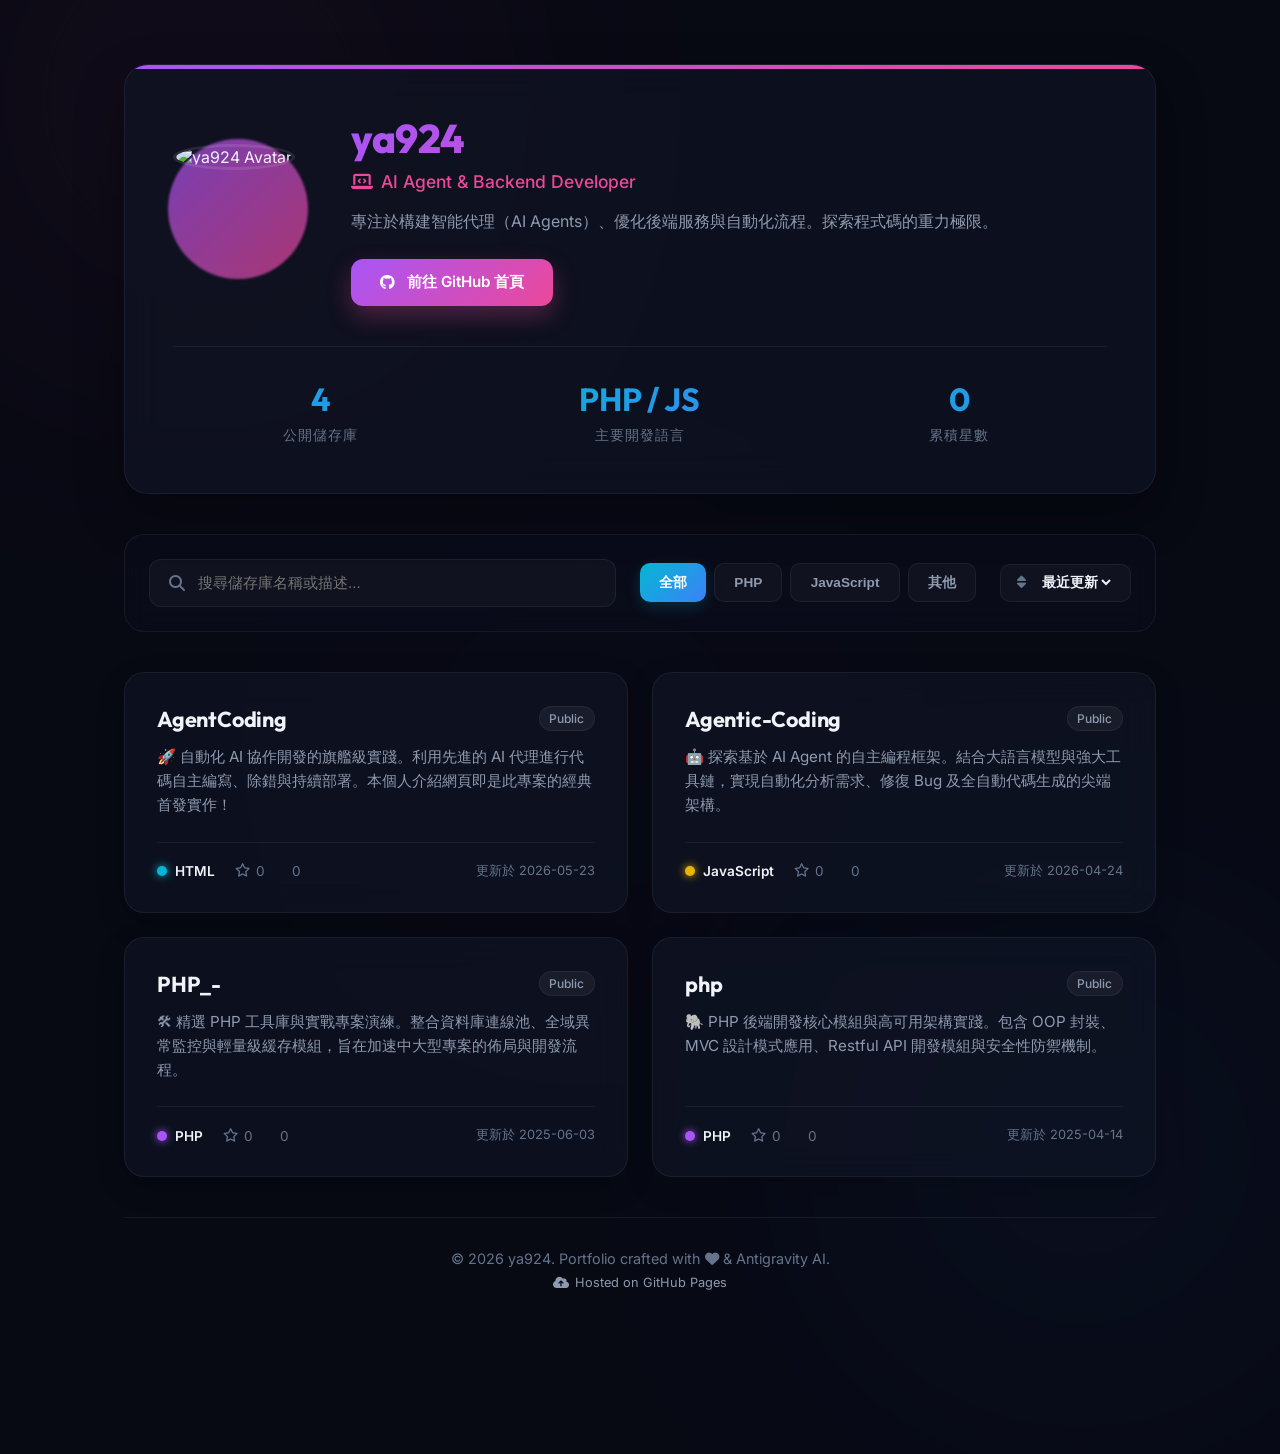
==== index.html @ 6732cd84 "🚀 新增 GitHub 個人展示網頁與前端交互邏輯" ====
<!DOCTYPE html>
<html lang="zh-TW">
<head>
    <meta charset="UTF-8">
    <meta name="viewport" content="width=device-width, initial-scale=1.0">
    <title>ya924 | GitHub Portfolio</title>
    <!-- 引入 Google Fonts -->
    <link rel="preconnect" href="https://fonts.googleapis.com">
    <link rel="preconnect" href="https://fonts.gstatic.com" crossorigin>
    <link href="https://fonts.googleapis.com/css2?family=Inter:wght@300;400;500;600;700&family=Outfit:wght@300;400;500;600;700;800&display=swap" rel="stylesheet">
    <!-- 引入 FontAwesome 圖示 -->
    <link rel="stylesheet" href="https://cdnjs.cloudflare.com/ajax/libs/font-awesome/6.4.0/css/all.min.css">
    <!-- 引入自訂樣式 -->
    <link rel="stylesheet" href="style.css">
</head>
<body>
    <!-- 背景流光特效 -->
    <div class="bg-glow bg-glow-1"></div>
    <div class="bg-glow bg-glow-2"></div>
    <div class="bg-glow bg-glow-3"></div>

    <div class="container">
        <!-- 個人資訊頭部 -->
        <header class="profile-card fade-in">
            <div class="profile-header">
                <div class="avatar-container">
                    <img id="user-avatar" src="https://avatars.githubusercontent.com/u/206577162?v=4" alt="ya924 Avatar">
                    <div class="avatar-ring"></div>
                </div>
                <div class="profile-info">
                    <h1 id="user-name">ya924</h1>
                    <p class="subtitle"><i class="fa-solid fa-laptop-code"></i> AI Agent & Backend Developer</p>
                    <p class="bio">專注於構建智能代理（AI Agents）、優化後端服務與自動化流程。探索程式碼的重力極限。</p>
                    <div class="profile-links">
                        <a href="https://github.com/ya924" target="_blank" class="btn btn-primary">
                            <i class="fa-brands fa-github"></i> 前往 GitHub 首頁
                        </a>
                    </div>
                </div>
            </div>
            
            <!-- 數據統計區塊 -->
            <div class="stats-grid">
                <div class="stat-item">
                    <span class="stat-value" id="stat-repos">4</span>
                    <span class="stat-label">公開儲存庫</span>
                </div>
                <div class="stat-item">
                    <span class="stat-value" id="stat-lang">PHP / JS</span>
                    <span class="stat-label">主要開發語言</span>
                </div>
                <div class="stat-item">
                    <span class="stat-value" id="stat-stars">0</span>
                    <span class="stat-label">累積星數</span>
                </div>
            </div>
        </header>

        <!-- 控制台：搜尋與篩選 -->
        <section class="control-panel fade-in" style="animation-delay: 0.1s;">
            <div class="search-box">
                <i class="fa-solid fa-magnifying-glass search-icon"></i>
                <input type="text" id="search-input" placeholder="搜尋儲存庫名稱或描述...">
            </div>
            
            <div class="filter-group">
                <div class="lang-filters" id="lang-filters">
                    <button class="filter-btn active" data-lang="all">全部</button>
                    <button class="filter-btn" data-lang="PHP">PHP</button>
                    <button class="filter-btn" data-lang="JavaScript">JavaScript</button>
                    <button class="filter-btn" data-lang="other">其他</button>
                </div>
                
                <div class="sort-box">
                    <i class="fa-solid fa-sort"></i>
                    <select id="sort-select">
                        <option value="pushed">最近更新</option>
                        <option value="stars">最多星數</option>
                        <option value="name">字母排序</option>
                    </select>
                </div>
            </div>
        </section>

        <!-- 儲存庫列表 -->
        <main class="repo-grid" id="repo-grid">
            <!-- 由 JS 動態渲染或預載入 -->
            <div class="loading-skeletons">
                <div class="skeleton-card"></div>
                <div class="skeleton-card"></div>
                <div class="skeleton-card"></div>
                <div class="skeleton-card"></div>
            </div>
        </main>

        <!-- 頁尾 -->
        <footer class="footer fade-in" style="animation-delay: 0.3s;">
            <p>© 2026 ya924. Portfolio crafted with <i class="fa-solid fa-heart text-danger"></i> & Antigravity AI.</p>
            <p class="github-pages-tag"><i class="fa-solid fa-cloud-arrow-up"></i> Hosted on GitHub Pages</p>
        </footer>
    </div>

    <!-- 載入核心邏輯 -->
    <script src="app.js"></script>
</body>
</html>
---- style.css ----
/* CSS 變數定義：構建 Premium 色彩與設計系統 */
:root {
    --bg-dark: #070913;
    --card-bg: rgba(17, 22, 39, 0.6);
    --card-hover-bg: rgba(22, 30, 54, 0.8);
    --border-color: rgba(255, 255, 255, 0.06);
    --border-hover-color: rgba(255, 255, 255, 0.15);
    
    --text-primary: #F0F3F8;
    --text-secondary: #8E9AAF;
    --text-muted: #64748B;
    
    /* 霓虹色彩漸層 */
    --grad-primary: linear-gradient(135deg, #A855F7 0%, #EC4899 100%); /* 紫粉 */
    --grad-secondary: linear-gradient(135deg, #06B6D4 0%, #3B82F6 100%); /* 青藍 */
    --grad-accent: linear-gradient(135deg, #F97316 0%, #EAB308 100%); /* 橙黃 */
    --grad-card: linear-gradient(135deg, rgba(255, 255, 255, 0.03) 0%, rgba(255, 255, 255, 0.01) 100%);
    
    /* 語言色彩 */
    --lang-php: #A855F7;
    --lang-js: #EAB308;
    --lang-other: #06B6D4;
    
    --transition-smooth: all 0.4s cubic-bezier(0.16, 1, 0.3, 1);
}

/* 全域重設 */
* {
    margin: 0;
    padding: 0;
    box-sizing: border-box;
}

body {
    background-color: var(--bg-dark);
    color: var(--text-primary);
    font-family: 'Inter', -apple-system, BlinkMacSystemFont, "Segoe UI", Roboto, Helvetica, Arial, sans-serif;
    overflow-x: hidden;
    min-height: 100vh;
    display: flex;
    justify-content: center;
    position: relative;
}

/* 背景動態流光特效 */
.bg-glow {
    position: absolute;
    width: 600px;
    height: 600px;
    border-radius: 50%;
    filter: blur(160px);
    opacity: 0.15;
    z-index: -1;
    pointer-events: none;
    animation: drift 20s infinite alternate ease-in-out;
}

.bg-glow-1 {
    background: radial-gradient(circle, #EC4899 0%, transparent 70%);
    top: -200px;
    left: -100px;
}

.bg-glow-2 {
    background: radial-gradient(circle, #3B82F6 0%, transparent 70%);
    bottom: -100px;
    right: -100px;
    animation-delay: -5s;
}

.bg-glow-3 {
    background: radial-gradient(circle, #8B5CF6 0%, transparent 70%);
    top: 40%;
    left: 30%;
    width: 400px;
    height: 400px;
    opacity: 0.1;
    animation-delay: -10s;
}

@keyframes drift {
    0% { transform: translate(0, 0) scale(1) rotate(0deg); }
    100% { transform: translate(80px, 50px) scale(1.15) rotate(360deg); }
}

/* 主要容器 */
.container {
    width: 100%;
    max-width: 1080px;
    padding: 4rem 1.5rem;
    display: flex;
    flex-direction: column;
    gap: 2.5rem;
    z-index: 1;
}

/* 個人資訊卡片 (毛玻璃 Glassmorphism) */
.profile-card {
    background: var(--card-bg);
    backdrop-filter: blur(20px);
    -webkit-backdrop-filter: blur(20px);
    border: 1px solid var(--border-color);
    border-radius: 24px;
    padding: 3rem;
    display: flex;
    flex-direction: column;
    gap: 2.5rem;
    box-shadow: 0 20px 50px rgba(0, 0, 0, 0.3);
    position: relative;
    overflow: hidden;
}

.profile-card::before {
    content: '';
    position: absolute;
    top: 0;
    left: 0;
    right: 0;
    height: 4px;
    background: var(--grad-primary);
}

.profile-header {
    display: flex;
    align-items: center;
    gap: 3rem;
}

@media (max-width: 768px) {
    .profile-header {
        flex-direction: column;
        text-align: center;
        gap: 2rem;
    }
    
    .container {
        padding: 2rem 1rem;
    }
    
    .profile-card {
        padding: 2rem 1.5rem;
    }
}

/* 頭像與環形呼吸燈 */
.avatar-container {
    position: relative;
    width: 130px;
    height: 130px;
    flex-shrink: 0;
}

#user-avatar {
    width: 100%;
    height: 100%;
    border-radius: 50%;
    object-fit: cover;
    border: 3px solid rgba(255, 255, 255, 0.1);
    z-index: 2;
    position: relative;
    transition: var(--transition-smooth);
}

.avatar-ring {
    position: absolute;
    top: -5px;
    left: -5px;
    right: -5px;
    bottom: -5px;
    border-radius: 50%;
    background: var(--grad-primary);
    z-index: 1;
    animation: spin 8s linear infinite;
    opacity: 0.7;
    filter: blur(1px);
}

.avatar-container:hover #user-avatar {
    transform: scale(1.05) rotate(5deg);
}

@keyframes spin {
    to { transform: rotate(360deg); }
}

/* 個人資訊文字 */
.profile-info h1 {
    font-family: 'Outfit', sans-serif;
    font-size: 2.5rem;
    font-weight: 800;
    margin-bottom: 0.5rem;
    background: var(--grad-primary);
    -webkit-background-clip: text;
    -webkit-text-fill-color: transparent;
    letter-spacing: -0.5px;
}

.profile-info .subtitle {
    font-size: 1.1rem;
    font-weight: 500;
    color: #EC4899;
    margin-bottom: 1rem;
    display: flex;
    align-items: center;
    gap: 0.5rem;
}

.profile-info .bio {
    color: var(--text-secondary);
    line-height: 1.7;
    max-width: 680px;
    font-size: 1rem;
    margin-bottom: 1.5rem;
}

/* 按鈕設計 */
.btn {
    display: inline-flex;
    align-items: center;
    gap: 0.75rem;
    padding: 0.8rem 1.8rem;
    border-radius: 12px;
    font-weight: 600;
    text-decoration: none;
    font-size: 0.95rem;
    cursor: pointer;
    transition: var(--transition-smooth);
}

.btn-primary {
    background: var(--grad-primary);
    color: white;
    border: none;
    box-shadow: 0 10px 25px rgba(236, 72, 153, 0.3);
}

.btn-primary:hover {
    transform: translateY(-3px);
    box-shadow: 0 15px 30px rgba(236, 72, 153, 0.5);
}

/* 數據統計區 */
.stats-grid {
    display: grid;
    grid-template-columns: repeat(3, 1fr);
    border-top: 1px solid var(--border-color);
    padding-top: 2rem;
    gap: 1.5rem;
    text-align: center;
}

.stat-item {
    display: flex;
    flex-direction: column;
    gap: 0.5rem;
}

.stat-value {
    font-family: 'Outfit', sans-serif;
    font-size: 2rem;
    font-weight: 700;
    background: var(--grad-secondary);
    -webkit-background-clip: text;
    -webkit-text-fill-color: transparent;
}

.stat-label {
    font-size: 0.85rem;
    color: var(--text-muted);
    text-transform: uppercase;
    letter-spacing: 1px;
    font-weight: 500;
}

/* 控制台：搜尋與篩選 */
.control-panel {
    background: rgba(13, 17, 33, 0.4);
    border: 1px solid var(--border-color);
    backdrop-filter: blur(12px);
    -webkit-backdrop-filter: blur(12px);
    border-radius: 20px;
    padding: 1.5rem;
    display: flex;
    justify-content: space-between;
    align-items: center;
    gap: 1.5rem;
    flex-wrap: wrap;
}

.search-box {
    position: relative;
    flex-grow: 1;
    min-width: 280px;
}

.search-icon {
    position: absolute;
    left: 1.25rem;
    top: 50%;
    transform: translateY(-50%);
    color: var(--text-muted);
    font-size: 1rem;
    transition: var(--transition-smooth);
}

#search-input {
    width: 100%;
    padding: 0.9rem 1rem 0.9rem 3rem;
    border-radius: 12px;
    background: rgba(255, 255, 255, 0.03);
    border: 1px solid var(--border-color);
    color: var(--text-primary);
    font-size: 0.95rem;
    outline: none;
    transition: var(--transition-smooth);
}

#search-input:focus {
    border-color: rgba(168, 85, 247, 0.5);
    background: rgba(255, 255, 255, 0.05);
    box-shadow: 0 0 15px rgba(168, 85, 247, 0.15);
}

#search-input:focus + .search-icon {
    color: #A855F7;
}

.filter-group {
    display: flex;
    align-items: center;
    gap: 1.5rem;
    flex-wrap: wrap;
}

.lang-filters {
    display: flex;
    gap: 0.5rem;
}

.filter-btn {
    background: rgba(255, 255, 255, 0.03);
    border: 1px solid var(--border-color);
    color: var(--text-secondary);
    padding: 0.6rem 1.2rem;
    border-radius: 10px;
    cursor: pointer;
    font-size: 0.85rem;
    font-weight: 600;
    transition: var(--transition-smooth);
}

.filter-btn:hover, .filter-btn.active {
    background: rgba(255, 255, 255, 0.08);
    border-color: rgba(255, 255, 255, 0.2);
    color: var(--text-primary);
}

.filter-btn.active {
    background: var(--grad-secondary);
    border: none;
    color: white;
    box-shadow: 0 5px 15px rgba(6, 182, 212, 0.2);
}

.sort-box {
    display: flex;
    align-items: center;
    gap: 0.75rem;
    background: rgba(255, 255, 255, 0.03);
    border: 1px solid var(--border-color);
    padding: 0.6rem 1rem;
    border-radius: 10px;
    color: var(--text-secondary);
    font-size: 0.85rem;
}

.sort-box i {
    font-size: 0.9rem;
    color: var(--text-muted);
}

#sort-select {
    background: transparent;
    border: none;
    color: var(--text-primary);
    font-size: 0.85rem;
    font-weight: 600;
    outline: none;
    cursor: pointer;
}

#sort-select option {
    background-color: #0D1121;
    color: var(--text-primary);
}

/* 儲存庫卡片網格 */
.repo-grid {
    display: grid;
    grid-template-columns: repeat(auto-fill, minmax(480px, 1fr));
    gap: 1.5rem;
}

@media (max-width: 1024px) {
    .repo-grid {
        grid-template-columns: 1fr;
    }
}

/* 儲存庫卡片設計 (驚豔的毛玻璃與浮動漸層) */
.repo-card {
    background: var(--card-bg);
    border: 1px solid var(--border-color);
    border-radius: 20px;
    padding: 2rem;
    display: flex;
    flex-direction: column;
    justify-content: space-between;
    gap: 1.5rem;
    position: relative;
    overflow: hidden;
    backdrop-filter: blur(16px);
    -webkit-backdrop-filter: blur(16px);
    transition: var(--transition-smooth);
    box-shadow: 0 10px 30px rgba(0, 0, 0, 0.15);
}

/* 卡片頂部漸層線，預設透明，Hover 顯示 */
.repo-card::before {
    content: '';
    position: absolute;
    top: 0;
    left: 0;
    right: 0;
    height: 3px;
    background: var(--grad-secondary);
    opacity: 0;
    transition: var(--transition-smooth);
}

.repo-card:hover {
    transform: translateY(-6px);
    background: var(--card-hover-bg);
    border-color: rgba(255, 255, 255, 0.12);
    box-shadow: 0 15px 35px rgba(6, 182, 212, 0.15);
}

.repo-card:hover::before {
    opacity: 1;
}

/* 特殊專案客製漸層 */
.repo-card.agent-coding::before {
    background: var(--grad-primary);
}
.repo-card.agent-coding:hover {
    box-shadow: 0 15px 35px rgba(236, 72, 153, 0.15);
}

.repo-card-top {
    display: flex;
    flex-direction: column;
    gap: 0.75rem;
}

.repo-title-wrapper {
    display: flex;
    align-items: center;
    justify-content: space-between;
    gap: 1rem;
}

.repo-title {
    font-family: 'Outfit', sans-serif;
    font-size: 1.35rem;
    font-weight: 700;
    color: var(--text-primary);
    text-decoration: none;
    transition: var(--transition-smooth);
    letter-spacing: -0.2px;
}

.repo-title:hover {
    color: #06B6D4;
}

.repo-card.agent-coding .repo-title:hover {
    color: #EC4899;
}

.repo-badge {
    font-size: 0.75rem;
    padding: 0.25rem 0.6rem;
    border-radius: 20px;
    background: rgba(255, 255, 255, 0.05);
    border: 1px solid var(--border-color);
    color: var(--text-secondary);
    font-weight: 500;
}

.repo-desc {
    font-size: 0.95rem;
    color: var(--text-secondary);
    line-height: 1.6;
}

.repo-meta {
    display: flex;
    align-items: center;
    justify-content: space-between;
    border-top: 1px solid var(--border-color);
    padding-top: 1.25rem;
}

.repo-metrics {
    display: flex;
    align-items: center;
    gap: 1.25rem;
    color: var(--text-muted);
    font-size: 0.85rem;
}

.metric-item {
    display: flex;
    align-items: center;
    gap: 0.4rem;
    transition: var(--transition-smooth);
}

.metric-item:hover {
    color: var(--text-primary);
}

/* 語言圓點 */
.lang-indicator {
    display: flex;
    align-items: center;
    gap: 0.5rem;
    font-weight: 600;
}

.lang-dot {
    width: 10px;
    height: 10px;
    border-radius: 50%;
    box-shadow: 0 0 8px currentColor;
}

.lang-dot.php {
    background-color: var(--lang-php);
    color: var(--lang-php);
}

.lang-dot.js {
    background-color: var(--lang-js);
    color: var(--lang-js);
}

.lang-dot.other {
    background-color: var(--lang-other);
    color: var(--lang-other);
}

.repo-link {
    color: var(--text-secondary);
    font-size: 1.15rem;
    transition: var(--transition-smooth);
}

.repo-link:hover {
    color: var(--text-primary);
    transform: scale(1.1);
}

/* 載入 Skeletons */
.loading-skeletons {
    display: grid;
    grid-template-columns: repeat(2, 1fr);
    gap: 1.5rem;
    width: 100%;
}

.skeleton-card {
    height: 180px;
    background: rgba(255, 255, 255, 0.02);
    border: 1px solid var(--border-color);
    border-radius: 20px;
    position: relative;
    overflow: hidden;
}

.skeleton-card::after {
    content: '';
    position: absolute;
    top: 0;
    left: 0;
    right: 0;
    bottom: 0;
    background: linear-gradient(90deg, transparent, rgba(255, 255, 255, 0.03), transparent);
    transform: translateX(-100%);
    animation: shimmer 1.5s infinite;
}

@keyframes shimmer {
    100% { transform: translateX(100%); }
}

/* 頁尾樣式 */
.footer {
    text-align: center;
    border-top: 1px solid var(--border-color);
    padding-top: 2rem;
    display: flex;
    flex-direction: column;
    gap: 0.5rem;
    color: var(--text-muted);
    font-size: 0.9rem;
}

.github-pages-tag {
    font-size: 0.8rem;
    color: var(--text-secondary);
    display: flex;
    align-items: center;
    justify-content: center;
    gap: 0.4rem;
}

/* 動態載入淡入效果 */
.fade-in {
    opacity: 0;
    transform: translateY(20px);
    animation: fadeInUp 0.8s cubic-bezier(0.16, 1, 0.3, 1) forwards;
}

@keyframes fadeInUp {
    to {
        opacity: 1;
        transform: translateY(0);
    }
}
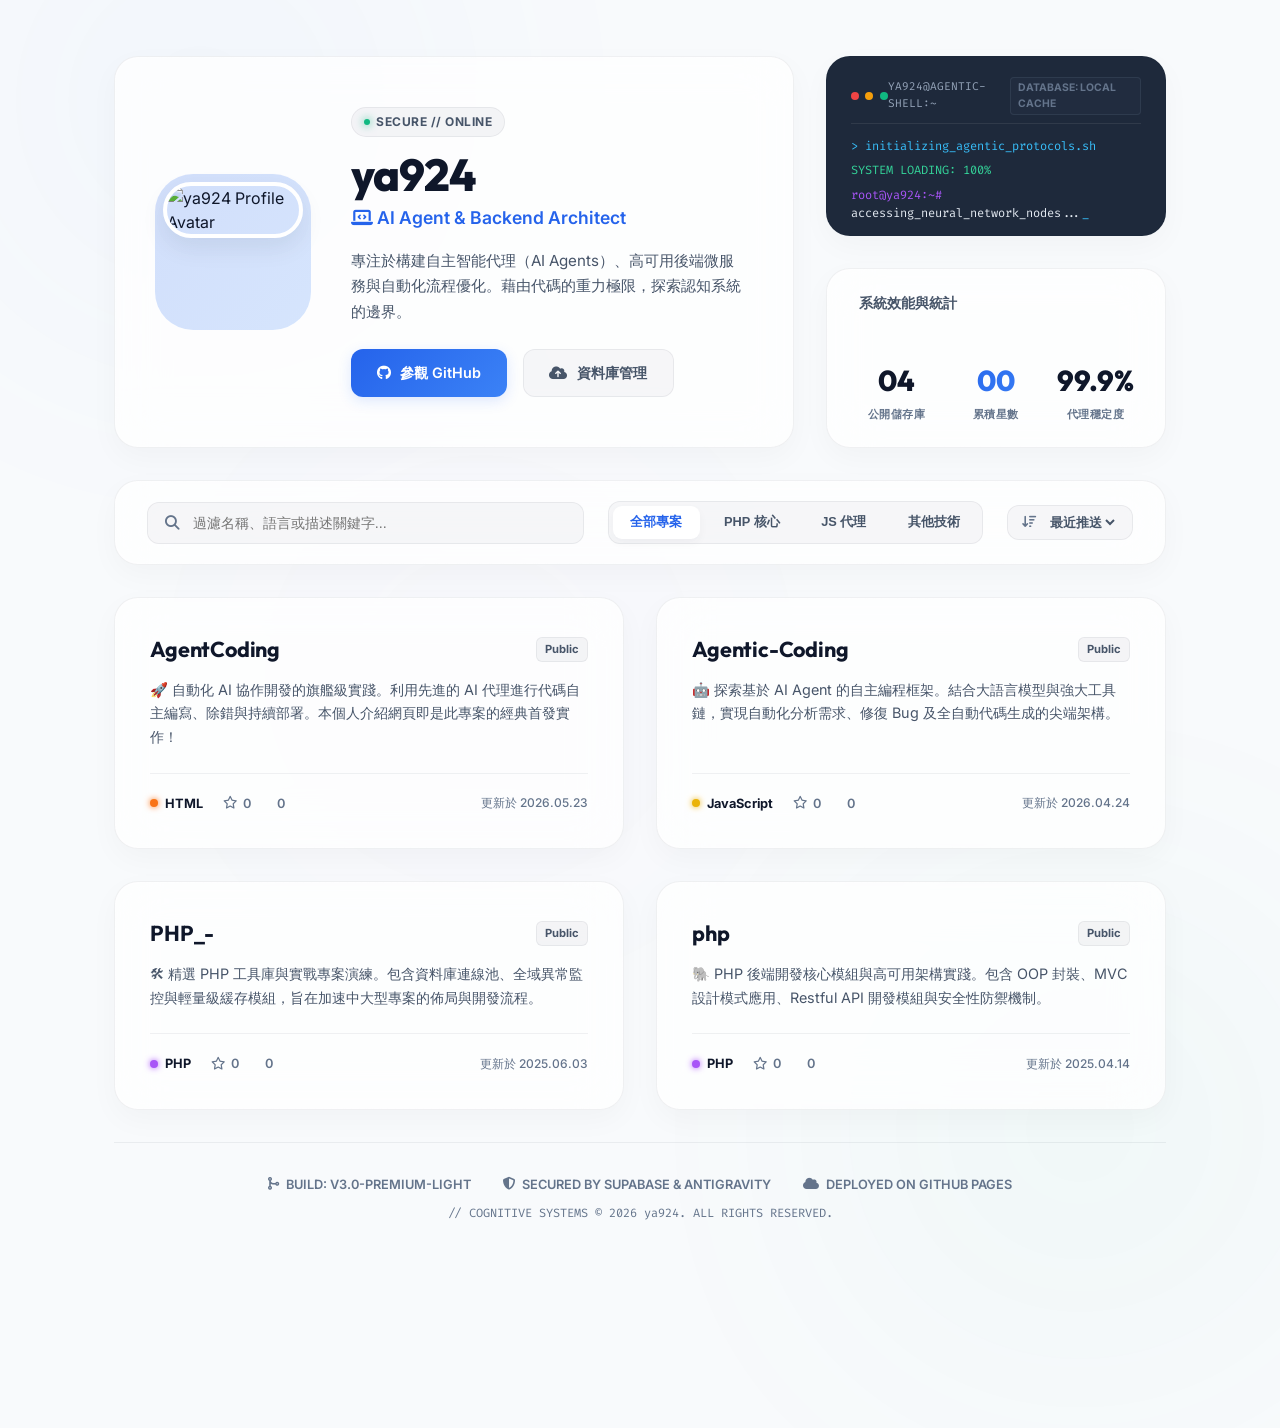
==== commit 5562302a: "feat: 以高質感淺色 Bento Grid + 奢華毛玻璃重構首頁，並完成 Supabase 資料庫整合與優雅降級機制" ====
--- a/index.html
+++ b/index.html
@@ -3,78 +3,115 @@
 <head>
     <meta charset="UTF-8">
     <meta name="viewport" content="width=device-width, initial-scale=1.0">
-    <title>ya924 | GitHub Portfolio</title>
-    <!-- 引入 Google Fonts -->
+    <title>ya924 | GitHub Agentic Portfolio</title>
+    <!-- 引入專業設計字型 -->
     <link rel="preconnect" href="https://fonts.googleapis.com">
     <link rel="preconnect" href="https://fonts.gstatic.com" crossorigin>
-    <link href="https://fonts.googleapis.com/css2?family=Inter:wght@300;400;500;600;700&family=Outfit:wght@300;400;500;600;700;800&display=swap" rel="stylesheet">
-    <!-- 引入 FontAwesome 圖示 -->
+    <link href="https://fonts.googleapis.com/css2?family=Inter:wght@300;400;500;600;700&family=Outfit:wght@300;400;500;600;700;800;900&family=Fira+Code:wght@400;500&display=swap" rel="stylesheet">
+    <!-- 引入 FontAwesome 向量圖示 -->
     <link rel="stylesheet" href="https://cdnjs.cloudflare.com/ajax/libs/font-awesome/6.4.0/css/all.min.css">
-    <!-- 引入自訂樣式 -->
+    <!-- 引入高階 Light Mode 樣式系統 -->
     <link rel="stylesheet" href="style.css">
 </head>
 <body>
-    <!-- 背景流光特效 -->
-    <div class="bg-glow bg-glow-1"></div>
-    <div class="bg-glow bg-glow-2"></div>
-    <div class="bg-glow bg-glow-3"></div>
+    <!-- 奢華淺色流光背景 (Aurora UI) -->
+    <div class="aurora-glow aurora-glow-1"></div>
+    <div class="aurora-glow aurora-glow-2"></div>
+    <div class="aurora-glow aurora-glow-3"></div>
 
-    <div class="container">
-        <!-- 個人資訊頭部 -->
-        <header class="profile-card fade-in">
-            <div class="profile-header">
-                <div class="avatar-container">
-                    <img id="user-avatar" src="https://avatars.githubusercontent.com/u/206577162?v=4" alt="ya924 Avatar">
-                    <div class="avatar-ring"></div>
-                </div>
-                <div class="profile-info">
-                    <h1 id="user-name">ya924</h1>
-                    <p class="subtitle"><i class="fa-solid fa-laptop-code"></i> AI Agent & Backend Developer</p>
-                    <p class="bio">專注於構建智能代理（AI Agents）、優化後端服務與自動化流程。探索程式碼的重力極限。</p>
-                    <div class="profile-links">
-                        <a href="https://github.com/ya924" target="_blank" class="btn btn-primary">
-                            <i class="fa-brands fa-github"></i> 前往 GitHub 首頁
-                        </a>
+    <div class="bento-container">
+        <!-- 頂部 Bento 網格：頭像卡、數據卡、日誌終端 -->
+        <div class="bento-top-layout">
+            
+            <!-- Bento 格 1：個人資訊與品牌 -->
+            <header class="bento-card profile-card fade-in">
+                <div class="profile-header">
+                    <div class="avatar-ring-wrapper">
+                        <img id="user-avatar" src="https://avatars.githubusercontent.com/u/206577162?v=4" alt="ya924 Profile Avatar">
+                        <div class="avatar-pulsing-halo"></div>
+                    </div>
+                    <div class="profile-details">
+                        <div class="badge-role">
+                            <span class="pulse-green-dot"></span> SECURE // ONLINE
+                        </div>
+                        <h1 id="user-name">ya924</h1>
+                        <p class="tagline"><i class="fa-solid fa-laptop-code text-blue"></i> AI Agent & Backend Architect</p>
+                        <p class="bio">專注於構建自主智能代理（AI Agents）、高可用後端微服務與自動化流程優化。藉由代碼的重力極限，探索認知系統的邊界。</p>
+                        <div class="action-buttons">
+                            <a href="https://github.com/ya924" target="_blank" class="btn btn-primary">
+                                <i class="fa-brands fa-github"></i> 參觀 GitHub
+                            </a>
+                            <a href="sync.html" target="_blank" class="btn btn-secondary" title="資料庫同步中心">
+                                <i class="fa-solid fa-cloud-arrow-up"></i> 資料庫管理
+                            </a>
+                        </div>
                     </div>
                 </div>
+            </header>
+
+            <!-- Bento 格 2：AI Agent 終端日誌小工具 -->
+            <section class="bento-card terminal-card fade-in" style="animation-delay: 0.1s;">
+                <div class="terminal-bar">
+                    <div class="terminal-dots">
+                        <span class="dot-ctrl red"></span>
+                        <span class="dot-ctrl yellow"></span>
+                        <span class="dot-ctrl green"></span>
+                    </div>
+                    <div class="terminal-title">YA924@AGENTIC-SHELL:~</div>
+                    <div class="terminal-conn-status" id="db-status-badge">DATABASE: LOCAL</div>
+                </div>
+                <div class="terminal-body">
+                    <span class="sys-prefix">> initializing_agentic_protocols.sh</span>
+                    <span class="sys-output">SYSTEM LOADING: 100%</span>
+                    <div class="typing-log-wrapper">
+                        <span class="sys-prompt">root@ya924:~#</span>
+                        <span id="typing-text"></span><span class="cursor-blink">_</span>
+                    </div>
+                </div>
+            </section>
+            
+            <!-- Bento 格 3：數據指標面板 -->
+            <section class="bento-card stats-card fade-in" style="animation-delay: 0.15s;">
+                <div class="stats-header">
+                    <i class="fa-solid fa-chart-simple-stroke icon-stats"></i>
+                    <span>系統效能與統計</span>
+                </div>
+                <div class="stats-grid">
+                    <div class="stat-item">
+                        <span class="stat-num" id="stat-repos">04</span>
+                        <span class="stat-label">公開儲存庫</span>
+                    </div>
+                    <div class="stat-item">
+                        <span class="stat-num text-gradient-blue" id="stat-stars">00</span>
+                        <span class="stat-label">累積星數</span>
+                    </div>
+                    <div class="stat-item">
+                        <span class="stat-num text-success">99.9%</span>
+                        <span class="stat-label">代理穩定度</span>
+                    </div>
+                </div>
+            </section>
+        </div>
+
+        <!-- Bento 中部：控制面板（搜尋、篩選與排序） -->
+        <section class="bento-card control-panel fade-in" style="animation-delay: 0.2s;">
+            <div class="search-wrapper">
+                <i class="fa-solid fa-magnifying-glass search-icon"></i>
+                <input type="text" id="search-input" placeholder="過濾名稱、語言或描述關鍵字...">
             </div>
             
-            <!-- 數據統計區塊 -->
-            <div class="stats-grid">
-                <div class="stat-item">
-                    <span class="stat-value" id="stat-repos">4</span>
-                    <span class="stat-label">公開儲存庫</span>
-                </div>
-                <div class="stat-item">
-                    <span class="stat-value" id="stat-lang">PHP / JS</span>
-                    <span class="stat-label">主要開發語言</span>
-                </div>
-                <div class="stat-item">
-                    <span class="stat-value" id="stat-stars">0</span>
-                    <span class="stat-label">累積星數</span>
-                </div>
-            </div>
-        </header>
-
-        <!-- 控制台：搜尋與篩選 -->
-        <section class="control-panel fade-in" style="animation-delay: 0.1s;">
-            <div class="search-box">
-                <i class="fa-solid fa-magnifying-glass search-icon"></i>
-                <input type="text" id="search-input" placeholder="搜尋儲存庫名稱或描述...">
-            </div>
-            
-            <div class="filter-group">
-                <div class="lang-filters" id="lang-filters">
-                    <button class="filter-btn active" data-lang="all">全部</button>
-                    <button class="filter-btn" data-lang="PHP">PHP</button>
-                    <button class="filter-btn" data-lang="JavaScript">JavaScript</button>
-                    <button class="filter-btn" data-lang="other">其他</button>
+            <div class="filter-actions">
+                <div class="filter-capsules" id="lang-filters">
+                    <button class="capsule active" data-lang="all">全部專案</button>
+                    <button class="capsule" data-lang="PHP">PHP 核心</button>
+                    <button class="capsule" data-lang="JavaScript">JS 代理</button>
+                    <button class="capsule" data-lang="other">其他技術</button>
                 </div>
                 
-                <div class="sort-box">
-                    <i class="fa-solid fa-sort"></i>
+                <div class="sort-selector-wrapper">
+                    <i class="fa-solid fa-arrow-down-wide-short icon-sort"></i>
                     <select id="sort-select">
-                        <option value="pushed">最近更新</option>
+                        <option value="pushed">最近推送</option>
                         <option value="stars">最多星數</option>
                         <option value="name">字母排序</option>
                     </select>
@@ -82,10 +119,10 @@
             </div>
         </section>
 
-        <!-- 儲存庫列表 -->
-        <main class="repo-grid" id="repo-grid">
-            <!-- 由 JS 動態渲染或預載入 -->
-            <div class="loading-skeletons">
+        <!-- Bento 底部：儲存庫 Card 網格 (動態加載/優雅降級) -->
+        <main class="repo-bento-grid" id="repo-grid">
+            <!-- 骨架屏載入動畫 (Skeleton Screens) -->
+            <div class="skeleton-wrapper">
                 <div class="skeleton-card"></div>
                 <div class="skeleton-card"></div>
                 <div class="skeleton-card"></div>
@@ -94,13 +131,17 @@
         </main>
 
         <!-- 頁尾 -->
-        <footer class="footer fade-in" style="animation-delay: 0.3s;">
-            <p>© 2026 ya924. Portfolio crafted with <i class="fa-solid fa-heart text-danger"></i> & Antigravity AI.</p>
-            <p class="github-pages-tag"><i class="fa-solid fa-cloud-arrow-up"></i> Hosted on GitHub Pages</p>
+        <footer class="bento-footer fade-in" style="animation-delay: 0.35s;">
+            <div class="footer-meta">
+                <span><i class="fa-solid fa-code-merge"></i> BUILD: V3.0-PREMIUM-LIGHT</span>
+                <span><i class="fa-solid fa-shield-halved"></i> SECURED BY SUPABASE & ANTIGRAVITY</span>
+                <span><i class="fa-solid fa-cloud"></i> DEPLOYED ON GITHUB PAGES</span>
+            </div>
+            <p class="copyright">// COGNITIVE SYSTEMS © 2026 ya924. ALL RIGHTS RESERVED.</p>
         </footer>
     </div>
 
-    <!-- 載入核心邏輯 -->
+    <!-- 載入核心 Supabase 連接與降級控制邏輯 -->
     <script src="app.js"></script>
 </body>
 </html>
--- a/style.css
+++ b/style.css
@@ -1,25 +1,39 @@
-/* CSS 變數定義：構建 Premium 色彩與設計系統 */
+/* ==========================================================================
+   ya924 GitHub Agentic Portfolio - Premium Light Theme Style (style.css)
+   Design System: Bento Box Grid, Luxury Glassmorphism, Aurora UI Lights
+   ========================================================================== */
+
 :root {
-    --bg-dark: #070913;
-    --card-bg: rgba(17, 22, 39, 0.6);
-    --card-hover-bg: rgba(22, 30, 54, 0.8);
-    --border-color: rgba(255, 255, 255, 0.06);
-    --border-hover-color: rgba(255, 255, 255, 0.15);
+    /* 專業亮色調設計系統配階 (HSL Tokens) */
+    --bg-light: #F8FAFC;
+    --card-bg: rgba(255, 255, 255, 0.75);
+    --card-hover-bg: rgba(255, 255, 255, 0.9);
     
-    --text-primary: #F0F3F8;
-    --text-secondary: #8E9AAF;
-    --text-muted: #64748B;
+    --border-color: rgba(15, 23, 42, 0.06);
+    --border-hover-color: rgba(37, 99, 235, 0.25);
     
-    /* 霓虹色彩漸層 */
-    --grad-primary: linear-gradient(135deg, #A855F7 0%, #EC4899 100%); /* 紫粉 */
-    --grad-secondary: linear-gradient(135deg, #06B6D4 0%, #3B82F6 100%); /* 青藍 */
-    --grad-accent: linear-gradient(135deg, #F97316 0%, #EAB308 100%); /* 橙黃 */
-    --grad-card: linear-gradient(135deg, rgba(255, 255, 255, 0.03) 0%, rgba(255, 255, 255, 0.01) 100%);
+    /* 文字色彩對比 (符合 WCAG AA 規格) */
+    --text-primary: #0F172A;     /* 高對比炭灰，利於閱讀 */
+    --text-secondary: #475569;   /* 深石板灰 */
+    --text-muted: #64748B;       /* 淺石板灰 */
     
-    /* 語言色彩 */
-    --lang-php: #A855F7;
-    --lang-js: #EAB308;
-    --lang-other: #06B6D4;
+    /* 品牌識別色 */
+    --primary-color: #2563EB;     /* 智慧藍 */
+    --primary-hover: #1D4ED8;
+    --success-color: #10B981;     /* 亮綠 (資料庫聯通) */
+    --error-color: #EF4444;       /* 亮紅 */
+    
+    --primary-gradient: linear-gradient(135deg, #2563EB 0%, #3B82F6 100%);
+    --accent-gradient: linear-gradient(135deg, #10B981 0%, #34D399 100%);
+    
+    /* 語言色彩 Tokens */
+    --lang-php: #A855F7;          /* PHP 優雅紫 */
+    --lang-js: #EAB308;           /* JS 亮黃 */
+    --lang-html: #F97316;          /* HTML 橙 */
+    --lang-other: #06B6D4;         /* 其他技術 */
+    
+    --shadow-soft: 0 10px 30px rgba(15, 23, 42, 0.03);
+    --shadow-hover: 0 20px 40px rgba(37, 99, 235, 0.08);
     
     --transition-smooth: all 0.4s cubic-bezier(0.16, 1, 0.3, 1);
 }
@@ -32,429 +46,604 @@
 }
 
 body {
-    background-color: var(--bg-dark);
+    background-color: var(--bg-light);
     color: var(--text-primary);
     font-family: 'Inter', -apple-system, BlinkMacSystemFont, "Segoe UI", Roboto, Helvetica, Arial, sans-serif;
-    overflow-x: hidden;
     min-height: 100vh;
     display: flex;
     justify-content: center;
     position: relative;
-}
-
-/* 背景動態流光特效 */
-.bg-glow {
+    overflow-x: hidden;
+    line-height: 1.5;
+}
+
+/* ==========================================================================
+   背景動態流光 (Aurora UI)
+   ========================================================================== */
+.aurora-glow {
     position: absolute;
     width: 600px;
     height: 600px;
     border-radius: 50%;
-    filter: blur(160px);
-    opacity: 0.15;
-    z-index: -1;
+    filter: blur(140px);
+    opacity: 0.08;
+    z-index: -2;
     pointer-events: none;
-    animation: drift 20s infinite alternate ease-in-out;
-}
-
-.bg-glow-1 {
-    background: radial-gradient(circle, #EC4899 0%, transparent 70%);
+    animation: aurora-drift 25s infinite alternate ease-in-out;
+}
+
+.aurora-glow-1 {
+    background: radial-gradient(circle, #3B82F6 0%, transparent 70%);
     top: -200px;
     left: -100px;
 }
 
-.bg-glow-2 {
-    background: radial-gradient(circle, #3B82F6 0%, transparent 70%);
-    bottom: -100px;
+.aurora-glow-2 {
+    background: radial-gradient(circle, #10B981 0%, transparent 70%);
+    bottom: -150px;
     right: -100px;
-    animation-delay: -5s;
-}
-
-.bg-glow-3 {
-    background: radial-gradient(circle, #8B5CF6 0%, transparent 70%);
-    top: 40%;
-    left: 30%;
-    width: 400px;
-    height: 400px;
-    opacity: 0.1;
-    animation-delay: -10s;
-}
-
-@keyframes drift {
+    animation-delay: -7s;
+}
+
+.aurora-glow-3 {
+    background: radial-gradient(circle, #A855F7 0%, transparent 70%);
+    top: 35%;
+    left: 20%;
+    width: 450px;
+    height: 450px;
+    opacity: 0.06;
+    animation-delay: -14s;
+}
+
+@keyframes aurora-drift {
     0% { transform: translate(0, 0) scale(1) rotate(0deg); }
-    100% { transform: translate(80px, 50px) scale(1.15) rotate(360deg); }
-}
-
-/* 主要容器 */
-.container {
+    100% { transform: translate(60px, 80px) scale(1.15) rotate(180deg); }
+}
+
+/* ==========================================================================
+   Bento 容器與卡片基礎
+   ========================================================================== */
+.bento-container {
     width: 100%;
-    max-width: 1080px;
-    padding: 4rem 1.5rem;
-    display: flex;
-    flex-direction: column;
-    gap: 2.5rem;
+    max-width: 1100px;
+    padding: 3.5rem 1.5rem;
+    display: flex;
+    flex-direction: column;
+    gap: 2rem;
     z-index: 1;
 }
 
-/* 個人資訊卡片 (毛玻璃 Glassmorphism) */
-.profile-card {
+.bento-card {
     background: var(--card-bg);
-    backdrop-filter: blur(20px);
-    -webkit-backdrop-filter: blur(20px);
+    backdrop-filter: blur(25px);
+    -webkit-backdrop-filter: blur(25px);
     border: 1px solid var(--border-color);
     border-radius: 24px;
+    box-shadow: var(--shadow-soft);
+    transition: var(--transition-smooth);
+    overflow: hidden;
+    position: relative;
+}
+
+.bento-card::after {
+    content: '';
+    position: absolute;
+    top: 0;
+    left: 0;
+    right: 0;
+    bottom: 0;
+    border-radius: 24px;
+    border: 1.5px solid transparent;
+    background: linear-gradient(135deg, rgba(255, 255, 255, 0.4), rgba(255, 255, 255, 0)) border-box;
+    -webkit-mask: linear-gradient(#fff 0 0) padding-box, linear-gradient(#fff 0 0);
+    -webkit-mask-composite: destination-out;
+    mask-composite: exclude;
+    pointer-events: none;
+}
+
+.bento-card:hover {
+    transform: translateY(-5px);
+    background: var(--card-hover-bg);
+    border-color: var(--border-hover-color);
+    box-shadow: var(--shadow-hover);
+}
+
+/* ==========================================================================
+   Bento 頂部三格佈局
+   ========================================================================== */
+.bento-top-layout {
+    display: grid;
+    grid-template-columns: 2fr 1fr;
+    grid-template-rows: auto auto;
+    gap: 2rem;
+}
+
+/* 資訊主格 (格 1) */
+.profile-card {
+    grid-column: 1 / 2;
+    grid-row: 1 / 3;
     padding: 3rem;
     display: flex;
-    flex-direction: column;
-    gap: 2.5rem;
-    box-shadow: 0 20px 50px rgba(0, 0, 0, 0.3);
+    align-items: center;
+}
+
+.profile-header {
+    display: flex;
+    align-items: center;
+    gap: 3rem;
+}
+
+.avatar-ring-wrapper {
     position: relative;
-    overflow: hidden;
-}
-
-.profile-card::before {
+    width: 140px;
+    height: 140px;
+    flex-shrink: 0;
+}
+
+#user-avatar {
+    width: 100%;
+    height: 100%;
+    border-radius: 32px;
+    object-fit: cover;
+    border: 4px solid #fff;
+    box-shadow: 0 10px 25px rgba(15, 23, 42, 0.08);
+    position: relative;
+    z-index: 2;
+    transition: var(--transition-smooth);
+}
+
+.avatar-pulsing-halo {
+    position: absolute;
+    top: -8px;
+    left: -8px;
+    right: -8px;
+    bottom: -8px;
+    border-radius: 38px;
+    background: var(--primary-gradient);
+    z-index: 1;
+    opacity: 0.2;
+    animation: ring-pulse 4s infinite ease-in-out;
+}
+
+.avatar-ring-wrapper:hover #user-avatar {
+    transform: scale(1.04) rotate(2deg);
+}
+
+@keyframes ring-pulse {
+    0% { transform: scale(0.96); opacity: 0.15; }
+    50% { transform: scale(1.04); opacity: 0.35; }
+    100% { transform: scale(0.96); opacity: 0.15; }
+}
+
+.profile-details {
+    display: flex;
+    flex-direction: column;
+}
+
+.badge-role {
+    font-size: 0.75rem;
+    font-weight: 700;
+    color: var(--text-secondary);
+    background: rgba(15, 23, 42, 0.04);
+    border: 1px solid rgba(15, 23, 42, 0.06);
+    padding: 0.3rem 0.75rem;
+    border-radius: 20px;
+    width: fit-content;
+    display: flex;
+    align-items: center;
+    gap: 0.4rem;
+    letter-spacing: 0.5px;
+    margin-bottom: 0.8rem;
+}
+
+.pulse-green-dot {
+    width: 6px;
+    height: 6px;
+    border-radius: 50%;
+    background-color: var(--success-color);
+    box-shadow: 0 0 8px var(--success-color);
+    animation: dot-pulse 2s infinite ease-in-out;
+}
+
+@keyframes dot-pulse {
+    0%, 100% { transform: scale(1); opacity: 0.8; }
+    50% { transform: scale(1.3); opacity: 1; }
+}
+
+.profile-details h1 {
+    font-family: 'Outfit', sans-serif;
+    font-size: 2.8rem;
+    font-weight: 800;
+    color: var(--text-primary);
+    line-height: 1.1;
+    margin-bottom: 0.4rem;
+    letter-spacing: -1px;
+}
+
+.profile-details .tagline {
+    font-size: 1.1rem;
+    font-weight: 600;
+    color: var(--primary-color);
+    margin-bottom: 1rem;
+}
+
+.profile-details .bio {
+    color: var(--text-secondary);
+    font-size: 0.95rem;
+    line-height: 1.7;
+    margin-bottom: 1.5rem;
+}
+
+.action-buttons {
+    display: flex;
+    gap: 1rem;
+}
+
+/* 按鈕美學 */
+.btn {
+    display: inline-flex;
+    align-items: center;
+    gap: 0.6rem;
+    padding: 0.75rem 1.6rem;
+    border-radius: 12px;
+    font-size: 0.9rem;
+    font-weight: 600;
+    text-decoration: none;
+    cursor: pointer;
+    transition: var(--transition-smooth);
+}
+
+.btn-primary {
+    background: var(--primary-gradient);
+    color: white;
+    border: none;
+    box-shadow: 0 4px 14px rgba(37, 99, 235, 0.15);
+}
+
+.btn-primary:hover {
+    transform: translateY(-2px);
+    box-shadow: 0 6px 20px rgba(37, 99, 235, 0.25);
+}
+
+.btn-secondary {
+    background: rgba(15, 23, 42, 0.03);
+    color: var(--text-secondary);
+    border: 1px solid var(--border-color);
+}
+
+.btn-secondary:hover {
+    background: rgba(15, 23, 42, 0.06);
+    color: var(--text-primary);
+    transform: translateY(-2px);
+}
+
+/* 終端機小工具 (格 2) */
+.terminal-card {
+    grid-column: 2 / 3;
+    grid-row: 1 / 2;
+    padding: 1.25rem 1.5rem;
+    height: 180px;
+    background: #1E293B; /* 特色：亮色中的深色 Code block，專業感拉滿 */
+    display: flex;
+    flex-direction: column;
+}
+
+.terminal-card::after {
+    display: none; /* 排除白描邊 */
+}
+
+.terminal-bar {
+    display: flex;
+    justify-content: space-between;
+    align-items: center;
+    border-bottom: 1px solid rgba(255, 255, 255, 0.08);
+    padding-bottom: 0.5rem;
+    margin-bottom: 0.8rem;
+}
+
+.terminal-dots {
+    display: flex;
+    gap: 0.4rem;
+}
+
+.dot-ctrl {
+    width: 8px;
+    height: 8px;
+    border-radius: 50%;
+}
+.dot-ctrl.red { background-color: #EF4444; }
+.dot-ctrl.yellow { background-color: #F59E0B; }
+.dot-ctrl.green { background-color: #10B981; }
+
+.terminal-title {
+    font-family: 'Fira Code', monospace;
+    font-size: 0.7rem;
+    color: #94A3B8;
+}
+
+.terminal-conn-status {
+    font-size: 0.65rem;
+    font-weight: 700;
+    background: rgba(16, 185, 129, 0.1);
+    color: #10B981;
+    padding: 0.15rem 0.45rem;
+    border-radius: 4px;
+    border: 1px solid rgba(16, 185, 129, 0.2);
+}
+
+.terminal-body {
+    font-family: 'Fira Code', monospace;
+    font-size: 0.75rem;
+    color: #E2E8F0;
+    display: flex;
+    flex-direction: column;
+    gap: 0.4rem;
+    flex-grow: 1;
+}
+
+.sys-prefix { color: #38BDF8; }
+.sys-output { color: #34D399; }
+.sys-prompt { color: #A855F7; margin-right: 0.25rem; }
+
+.cursor-blink {
+    animation: cursor-flash 1s infinite steps(2);
+    color: #38BDF8;
+}
+
+@keyframes cursor-flash {
+    to { opacity: 0; }
+}
+
+/* 數據格 (格 3) */
+.stats-card {
+    grid-column: 2 / 3;
+    grid-row: 2 / 3;
+    padding: 1.5rem;
+    display: flex;
+    flex-direction: column;
+    justify-content: space-between;
+    height: 180px;
+}
+
+.stats-header {
+    font-family: 'Outfit', sans-serif;
+    font-size: 0.9rem;
+    font-weight: 700;
+    color: var(--text-secondary);
+    display: flex;
+    align-items: center;
+    gap: 0.5rem;
+}
+
+.icon-stats {
+    color: var(--primary-color);
+}
+
+.stats-grid {
+    display: grid;
+    grid-template-columns: repeat(3, 1fr);
+    text-align: center;
+    gap: 0.5rem;
+    margin-top: 0.5rem;
+}
+
+.stat-item {
+    display: flex;
+    flex-direction: column;
+}
+
+.stat-num {
+    font-family: 'Outfit', sans-serif;
+    font-size: 1.8rem;
+    font-weight: 800;
+    color: var(--text-primary);
+}
+
+.stat-label {
+    font-size: 0.7rem;
+    color: var(--text-muted);
+    font-weight: 600;
+    text-transform: uppercase;
+    letter-spacing: 0.5px;
+    margin-top: 0.25rem;
+}
+
+.text-gradient-blue {
+    background: var(--primary-gradient);
+    -webkit-background-clip: text;
+    -webkit-text-fill-color: transparent;
+}
+
+/* 響應式頂部網格 */
+@media (max-width: 900px) {
+    .bento-top-layout {
+        grid-template-columns: 1fr;
+        grid-template-rows: auto auto auto;
+        gap: 1.5rem;
+    }
+    .profile-card {
+        grid-column: 1 / 2;
+        grid-row: 1 / 2;
+        padding: 2rem;
+    }
+    .profile-header {
+        flex-direction: column;
+        text-align: center;
+        gap: 1.5rem;
+    }
+    .profile-details {
+        align-items: center;
+    }
+    .action-buttons {
+        justify-content: center;
+    }
+    .terminal-card {
+        grid-column: 1 / 2;
+        grid-row: 2 / 3;
+    }
+    .stats-card {
+        grid-column: 1 / 2;
+        grid-row: 3 / 4;
+    }
+}
+
+/* ==========================================================================
+   控制面板 (格 4)
+   ========================================================================== */
+.control-panel {
+    padding: 1.25rem 2rem;
+    display: flex;
+    justify-content: space-between;
+    align-items: center;
+    gap: 1.5rem;
+    flex-wrap: wrap;
+}
+
+.search-wrapper {
+    position: relative;
+    flex-grow: 1;
+    min-width: 260px;
+}
+
+.search-icon {
+    position: absolute;
+    left: 1.1rem;
+    top: 50%;
+    transform: translateY(-50%);
+    color: var(--text-muted);
+    font-size: 0.9rem;
+    transition: var(--transition-smooth);
+}
+
+#search-input {
+    width: 100%;
+    padding: 0.75rem 1rem 0.75rem 2.8rem;
+    border-radius: 12px;
+    background: rgba(15, 23, 42, 0.03);
+    border: 1px solid var(--border-color);
+    color: var(--text-primary);
+    font-size: 0.9rem;
+    font-weight: 500;
+    outline: none;
+    transition: var(--transition-smooth);
+}
+
+#search-input:focus {
+    border-color: rgba(37, 99, 235, 0.5);
+    background: #fff;
+    box-shadow: 0 0 12px rgba(37, 99, 235, 0.08);
+}
+
+#search-input:focus + .search-icon {
+    color: var(--primary-color);
+}
+
+.filter-actions {
+    display: flex;
+    align-items: center;
+    gap: 1.5rem;
+    flex-wrap: wrap;
+}
+
+.filter-capsules {
+    display: flex;
+    gap: 0.4rem;
+    background: rgba(15, 23, 42, 0.03);
+    padding: 0.25rem;
+    border-radius: 12px;
+    border: 1px solid var(--border-color);
+}
+
+.capsule {
+    background: transparent;
+    border: none;
+    color: var(--text-secondary);
+    padding: 0.5rem 1.1rem;
+    border-radius: 9px;
+    font-size: 0.8rem;
+    font-weight: 600;
+    cursor: pointer;
+    transition: var(--transition-smooth);
+}
+
+.capsule:hover {
+    color: var(--text-primary);
+}
+
+.capsule.active {
+    background: #fff;
+    color: var(--primary-color);
+    box-shadow: 0 4px 10px rgba(15, 23, 42, 0.04);
+}
+
+.sort-selector-wrapper {
+    display: flex;
+    align-items: center;
+    gap: 0.6rem;
+    background: rgba(15, 23, 42, 0.03);
+    border: 1px solid var(--border-color);
+    padding: 0.5rem 0.9rem;
+    border-radius: 12px;
+}
+
+.icon-sort {
+    font-size: 0.8rem;
+    color: var(--text-muted);
+}
+
+#sort-select {
+    background: transparent;
+    border: none;
+    color: var(--text-secondary);
+    font-size: 0.8rem;
+    font-weight: 600;
+    outline: none;
+    cursor: pointer;
+}
+
+/* ==========================================================================
+   儲存庫 Card 網格 (Bento 底部)
+   ========================================================================== */
+.repo-bento-grid {
+    display: grid;
+    grid-template-columns: repeat(auto-fill, minmax(480px, 1fr));
+    gap: 2rem;
+}
+
+@media (max-width: 1024px) {
+    .repo-bento-grid {
+        grid-template-columns: 1fr;
+    }
+}
+
+/* 儲存庫卡片 */
+.repo-card {
+    padding: 2.2rem;
+    display: flex;
+    flex-direction: column;
+    justify-content: space-between;
+    gap: 1.5rem;
+    min-height: 200px;
+}
+
+.repo-card::before {
     content: '';
     position: absolute;
     top: 0;
     left: 0;
     right: 0;
     height: 4px;
-    background: var(--grad-primary);
-}
-
-.profile-header {
-    display: flex;
-    align-items: center;
-    gap: 3rem;
-}
-
-@media (max-width: 768px) {
-    .profile-header {
-        flex-direction: column;
-        text-align: center;
-        gap: 2rem;
-    }
-    
-    .container {
-        padding: 2rem 1rem;
-    }
-    
-    .profile-card {
-        padding: 2rem 1.5rem;
-    }
-}
-
-/* 頭像與環形呼吸燈 */
-.avatar-container {
-    position: relative;
-    width: 130px;
-    height: 130px;
-    flex-shrink: 0;
-}
-
-#user-avatar {
-    width: 100%;
-    height: 100%;
-    border-radius: 50%;
-    object-fit: cover;
-    border: 3px solid rgba(255, 255, 255, 0.1);
-    z-index: 2;
-    position: relative;
-    transition: var(--transition-smooth);
-}
-
-.avatar-ring {
-    position: absolute;
-    top: -5px;
-    left: -5px;
-    right: -5px;
-    bottom: -5px;
-    border-radius: 50%;
-    background: var(--grad-primary);
-    z-index: 1;
-    animation: spin 8s linear infinite;
-    opacity: 0.7;
-    filter: blur(1px);
-}
-
-.avatar-container:hover #user-avatar {
-    transform: scale(1.05) rotate(5deg);
-}
-
-@keyframes spin {
-    to { transform: rotate(360deg); }
-}
-
-/* 個人資訊文字 */
-.profile-info h1 {
-    font-family: 'Outfit', sans-serif;
-    font-size: 2.5rem;
-    font-weight: 800;
-    margin-bottom: 0.5rem;
-    background: var(--grad-primary);
-    -webkit-background-clip: text;
-    -webkit-text-fill-color: transparent;
-    letter-spacing: -0.5px;
-}
-
-.profile-info .subtitle {
-    font-size: 1.1rem;
-    font-weight: 500;
-    color: #EC4899;
-    margin-bottom: 1rem;
-    display: flex;
-    align-items: center;
-    gap: 0.5rem;
-}
-
-.profile-info .bio {
-    color: var(--text-secondary);
-    line-height: 1.7;
-    max-width: 680px;
-    font-size: 1rem;
-    margin-bottom: 1.5rem;
-}
-
-/* 按鈕設計 */
-.btn {
-    display: inline-flex;
-    align-items: center;
-    gap: 0.75rem;
-    padding: 0.8rem 1.8rem;
-    border-radius: 12px;
-    font-weight: 600;
-    text-decoration: none;
-    font-size: 0.95rem;
-    cursor: pointer;
-    transition: var(--transition-smooth);
-}
-
-.btn-primary {
-    background: var(--grad-primary);
-    color: white;
-    border: none;
-    box-shadow: 0 10px 25px rgba(236, 72, 153, 0.3);
-}
-
-.btn-primary:hover {
-    transform: translateY(-3px);
-    box-shadow: 0 15px 30px rgba(236, 72, 153, 0.5);
-}
-
-/* 數據統計區 */
-.stats-grid {
-    display: grid;
-    grid-template-columns: repeat(3, 1fr);
-    border-top: 1px solid var(--border-color);
-    padding-top: 2rem;
-    gap: 1.5rem;
-    text-align: center;
-}
-
-.stat-item {
-    display: flex;
-    flex-direction: column;
-    gap: 0.5rem;
-}
-
-.stat-value {
-    font-family: 'Outfit', sans-serif;
-    font-size: 2rem;
-    font-weight: 700;
-    background: var(--grad-secondary);
-    -webkit-background-clip: text;
-    -webkit-text-fill-color: transparent;
-}
-
-.stat-label {
-    font-size: 0.85rem;
-    color: var(--text-muted);
-    text-transform: uppercase;
-    letter-spacing: 1px;
-    font-weight: 500;
-}
-
-/* 控制台：搜尋與篩選 */
-.control-panel {
-    background: rgba(13, 17, 33, 0.4);
-    border: 1px solid var(--border-color);
-    backdrop-filter: blur(12px);
-    -webkit-backdrop-filter: blur(12px);
-    border-radius: 20px;
-    padding: 1.5rem;
-    display: flex;
-    justify-content: space-between;
-    align-items: center;
-    gap: 1.5rem;
-    flex-wrap: wrap;
-}
-
-.search-box {
-    position: relative;
-    flex-grow: 1;
-    min-width: 280px;
-}
-
-.search-icon {
-    position: absolute;
-    left: 1.25rem;
-    top: 50%;
-    transform: translateY(-50%);
-    color: var(--text-muted);
-    font-size: 1rem;
-    transition: var(--transition-smooth);
-}
-
-#search-input {
-    width: 100%;
-    padding: 0.9rem 1rem 0.9rem 3rem;
-    border-radius: 12px;
-    background: rgba(255, 255, 255, 0.03);
-    border: 1px solid var(--border-color);
-    color: var(--text-primary);
-    font-size: 0.95rem;
-    outline: none;
-    transition: var(--transition-smooth);
-}
-
-#search-input:focus {
-    border-color: rgba(168, 85, 247, 0.5);
-    background: rgba(255, 255, 255, 0.05);
-    box-shadow: 0 0 15px rgba(168, 85, 247, 0.15);
-}
-
-#search-input:focus + .search-icon {
-    color: #A855F7;
-}
-
-.filter-group {
-    display: flex;
-    align-items: center;
-    gap: 1.5rem;
-    flex-wrap: wrap;
-}
-
-.lang-filters {
-    display: flex;
-    gap: 0.5rem;
-}
-
-.filter-btn {
-    background: rgba(255, 255, 255, 0.03);
-    border: 1px solid var(--border-color);
-    color: var(--text-secondary);
-    padding: 0.6rem 1.2rem;
-    border-radius: 10px;
-    cursor: pointer;
-    font-size: 0.85rem;
-    font-weight: 600;
-    transition: var(--transition-smooth);
-}
-
-.filter-btn:hover, .filter-btn.active {
-    background: rgba(255, 255, 255, 0.08);
-    border-color: rgba(255, 255, 255, 0.2);
-    color: var(--text-primary);
-}
-
-.filter-btn.active {
-    background: var(--grad-secondary);
-    border: none;
-    color: white;
-    box-shadow: 0 5px 15px rgba(6, 182, 212, 0.2);
-}
-
-.sort-box {
-    display: flex;
-    align-items: center;
-    gap: 0.75rem;
-    background: rgba(255, 255, 255, 0.03);
-    border: 1px solid var(--border-color);
-    padding: 0.6rem 1rem;
-    border-radius: 10px;
-    color: var(--text-secondary);
-    font-size: 0.85rem;
-}
-
-.sort-box i {
-    font-size: 0.9rem;
-    color: var(--text-muted);
-}
-
-#sort-select {
-    background: transparent;
-    border: none;
-    color: var(--text-primary);
-    font-size: 0.85rem;
-    font-weight: 600;
-    outline: none;
-    cursor: pointer;
-}
-
-#sort-select option {
-    background-color: #0D1121;
-    color: var(--text-primary);
-}
-
-/* 儲存庫卡片網格 */
-.repo-grid {
-    display: grid;
-    grid-template-columns: repeat(auto-fill, minmax(480px, 1fr));
-    gap: 1.5rem;
-}
-
-@media (max-width: 1024px) {
-    .repo-grid {
-        grid-template-columns: 1fr;
-    }
-}
-
-/* 儲存庫卡片設計 (驚豔的毛玻璃與浮動漸層) */
-.repo-card {
-    background: var(--card-bg);
-    border: 1px solid var(--border-color);
-    border-radius: 20px;
-    padding: 2rem;
-    display: flex;
-    flex-direction: column;
-    justify-content: space-between;
-    gap: 1.5rem;
-    position: relative;
-    overflow: hidden;
-    backdrop-filter: blur(16px);
-    -webkit-backdrop-filter: blur(16px);
-    transition: var(--transition-smooth);
-    box-shadow: 0 10px 30px rgba(0, 0, 0, 0.15);
-}
-
-/* 卡片頂部漸層線，預設透明，Hover 顯示 */
-.repo-card::before {
-    content: '';
-    position: absolute;
-    top: 0;
-    left: 0;
-    right: 0;
-    height: 3px;
-    background: var(--grad-secondary);
+    background: var(--primary-gradient);
     opacity: 0;
     transition: var(--transition-smooth);
 }
 
-.repo-card:hover {
-    transform: translateY(-6px);
-    background: var(--card-hover-bg);
-    border-color: rgba(255, 255, 255, 0.12);
-    box-shadow: 0 15px 35px rgba(6, 182, 212, 0.15);
-}
-
 .repo-card:hover::before {
     opacity: 1;
 }
 
-/* 特殊專案客製漸層 */
 .repo-card.agent-coding::before {
-    background: var(--grad-primary);
-}
-.repo-card.agent-coding:hover {
-    box-shadow: 0 15px 35px rgba(236, 72, 153, 0.15);
+    background: var(--accent-gradient);
 }
 
 .repo-card-top {
@@ -463,14 +652,14 @@
     gap: 0.75rem;
 }
 
-.repo-title-wrapper {
+.repo-title-row {
     display: flex;
     align-items: center;
     justify-content: space-between;
     gap: 1rem;
 }
 
-.repo-title {
+.repo-title-link {
     font-family: 'Outfit', sans-serif;
     font-size: 1.35rem;
     font-weight: 700;
@@ -480,34 +669,34 @@
     letter-spacing: -0.2px;
 }
 
-.repo-title:hover {
-    color: #06B6D4;
-}
-
-.repo-card.agent-coding .repo-title:hover {
-    color: #EC4899;
-}
-
-.repo-badge {
-    font-size: 0.75rem;
-    padding: 0.25rem 0.6rem;
-    border-radius: 20px;
-    background: rgba(255, 255, 255, 0.05);
+.repo-title-link:hover {
+    color: var(--primary-color);
+}
+
+.repo-card.agent-coding .repo-title-link:hover {
+    color: var(--success-color);
+}
+
+.badge-pub {
+    font-size: 0.7rem;
+    font-weight: 700;
+    padding: 0.2rem 0.5rem;
+    border-radius: 6px;
+    background: rgba(15, 23, 42, 0.04);
     border: 1px solid var(--border-color);
     color: var(--text-secondary);
-    font-weight: 500;
 }
 
 .repo-desc {
-    font-size: 0.95rem;
+    font-size: 0.9rem;
     color: var(--text-secondary);
-    line-height: 1.6;
-}
-
-.repo-meta {
-    display: flex;
-    align-items: center;
+    line-height: 1.65;
+}
+
+.repo-card-meta {
+    display: flex;
     justify-content: space-between;
+    align-items: center;
     border-top: 1px solid var(--border-color);
     padding-top: 1.25rem;
 }
@@ -516,75 +705,78 @@
     display: flex;
     align-items: center;
     gap: 1.25rem;
+}
+
+.metric-item-group {
+    display: flex;
+    align-items: center;
+    gap: 0.4rem;
+    font-size: 0.8rem;
     color: var(--text-muted);
-    font-size: 0.85rem;
-}
-
-.metric-item {
+    font-weight: 600;
+}
+
+.lang-indicator {
     display: flex;
     align-items: center;
     gap: 0.4rem;
-    transition: var(--transition-smooth);
-}
-
-.metric-item:hover {
-    color: var(--text-primary);
-}
-
-/* 語言圓點 */
-.lang-indicator {
-    display: flex;
-    align-items: center;
-    gap: 0.5rem;
-    font-weight: 600;
-}
-
-.lang-dot {
-    width: 10px;
-    height: 10px;
+    font-weight: 700;
+}
+
+.indicator-dot {
+    width: 8px;
+    height: 8px;
     border-radius: 50%;
-    box-shadow: 0 0 8px currentColor;
-}
-
-.lang-dot.php {
-    background-color: var(--lang-php);
-    color: var(--lang-php);
-}
-
-.lang-dot.js {
-    background-color: var(--lang-js);
-    color: var(--lang-js);
-}
-
-.lang-dot.other {
-    background-color: var(--lang-other);
-    color: var(--lang-other);
-}
-
-.repo-link {
-    color: var(--text-secondary);
-    font-size: 1.15rem;
-    transition: var(--transition-smooth);
-}
-
-.repo-link:hover {
-    color: var(--text-primary);
-    transform: scale(1.1);
-}
-
-/* 載入 Skeletons */
-.loading-skeletons {
+    box-shadow: 0 0 6px currentColor;
+}
+
+.indicator-dot.php { background-color: var(--lang-php); color: var(--lang-php); }
+.indicator-dot.js { background-color: var(--lang-js); color: var(--lang-js); }
+.indicator-dot.html { background-color: var(--lang-html); color: var(--lang-html); }
+.indicator-dot.other { background-color: var(--lang-other); color: var(--lang-other); }
+
+.date-text {
+    font-size: 0.75rem;
+    color: var(--text-muted);
+    font-weight: 500;
+}
+
+.no-records {
+    grid-column: 1 / -1;
+    display: flex;
+    flex-direction: column;
+    align-items: center;
+    padding: 4rem 2rem;
+    text-align: center;
+}
+
+.no-records i {
+    font-size: 3rem;
+    color: var(--text-muted);
+    margin-bottom: 1rem;
+}
+
+/* ==========================================================================
+   載入骨架屏 (Skeleton Screens)
+   ========================================================================== */
+.skeleton-wrapper {
+    grid-column: 1 / -1;
     display: grid;
     grid-template-columns: repeat(2, 1fr);
-    gap: 1.5rem;
+    gap: 2rem;
     width: 100%;
 }
+@media (max-width: 1024px) {
+    .skeleton-wrapper {
+        grid-template-columns: 1fr;
+    }
+}
 
 .skeleton-card {
-    height: 180px;
-    background: rgba(255, 255, 255, 0.02);
+    height: 200px;
+    background: rgba(255, 255, 255, 0.4);
     border: 1px solid var(--border-color);
-    border-radius: 20px;
+    border-radius: 24px;
     position: relative;
     overflow: hidden;
 }
@@ -596,44 +788,56 @@
     left: 0;
     right: 0;
     bottom: 0;
-    background: linear-gradient(90deg, transparent, rgba(255, 255, 255, 0.03), transparent);
+    background: linear-gradient(90deg, transparent, rgba(255, 255, 255, 0.5), transparent);
     transform: translateX(-100%);
-    animation: shimmer 1.5s infinite;
-}
-
-@keyframes shimmer {
+    animation: shimmer-effect 1.6s infinite;
+}
+
+@keyframes shimmer-effect {
     100% { transform: translateX(100%); }
 }
 
-/* 頁尾樣式 */
-.footer {
+/* ==========================================================================
+   頁尾與淡入動畫
+   ========================================================================== */
+.bento-footer {
     text-align: center;
     border-top: 1px solid var(--border-color);
     padding-top: 2rem;
     display: flex;
     flex-direction: column;
-    gap: 0.5rem;
+    gap: 0.6rem;
     color: var(--text-muted);
-    font-size: 0.9rem;
-}
-
-.github-pages-tag {
     font-size: 0.8rem;
-    color: var(--text-secondary);
-    display: flex;
-    align-items: center;
+}
+
+.footer-meta {
+    display: flex;
     justify-content: center;
+    gap: 2rem;
+    flex-wrap: wrap;
+    font-weight: 600;
+}
+
+.footer-meta span {
+    display: inline-flex;
+    align-items: center;
     gap: 0.4rem;
 }
 
-/* 動態載入淡入效果 */
+.copyright {
+    color: var(--text-muted);
+    font-family: 'Fira Code', monospace;
+    font-size: 0.75rem;
+}
+
 .fade-in {
     opacity: 0;
-    transform: translateY(20px);
-    animation: fadeInUp 0.8s cubic-bezier(0.16, 1, 0.3, 1) forwards;
-}
-
-@keyframes fadeInUp {
+    transform: translateY(15px);
+    animation: fade-in-up 0.8s cubic-bezier(0.16, 1, 0.3, 1) forwards;
+}
+
+@keyframes fade-in-up {
     to {
         opacity: 1;
         transform: translateY(0);
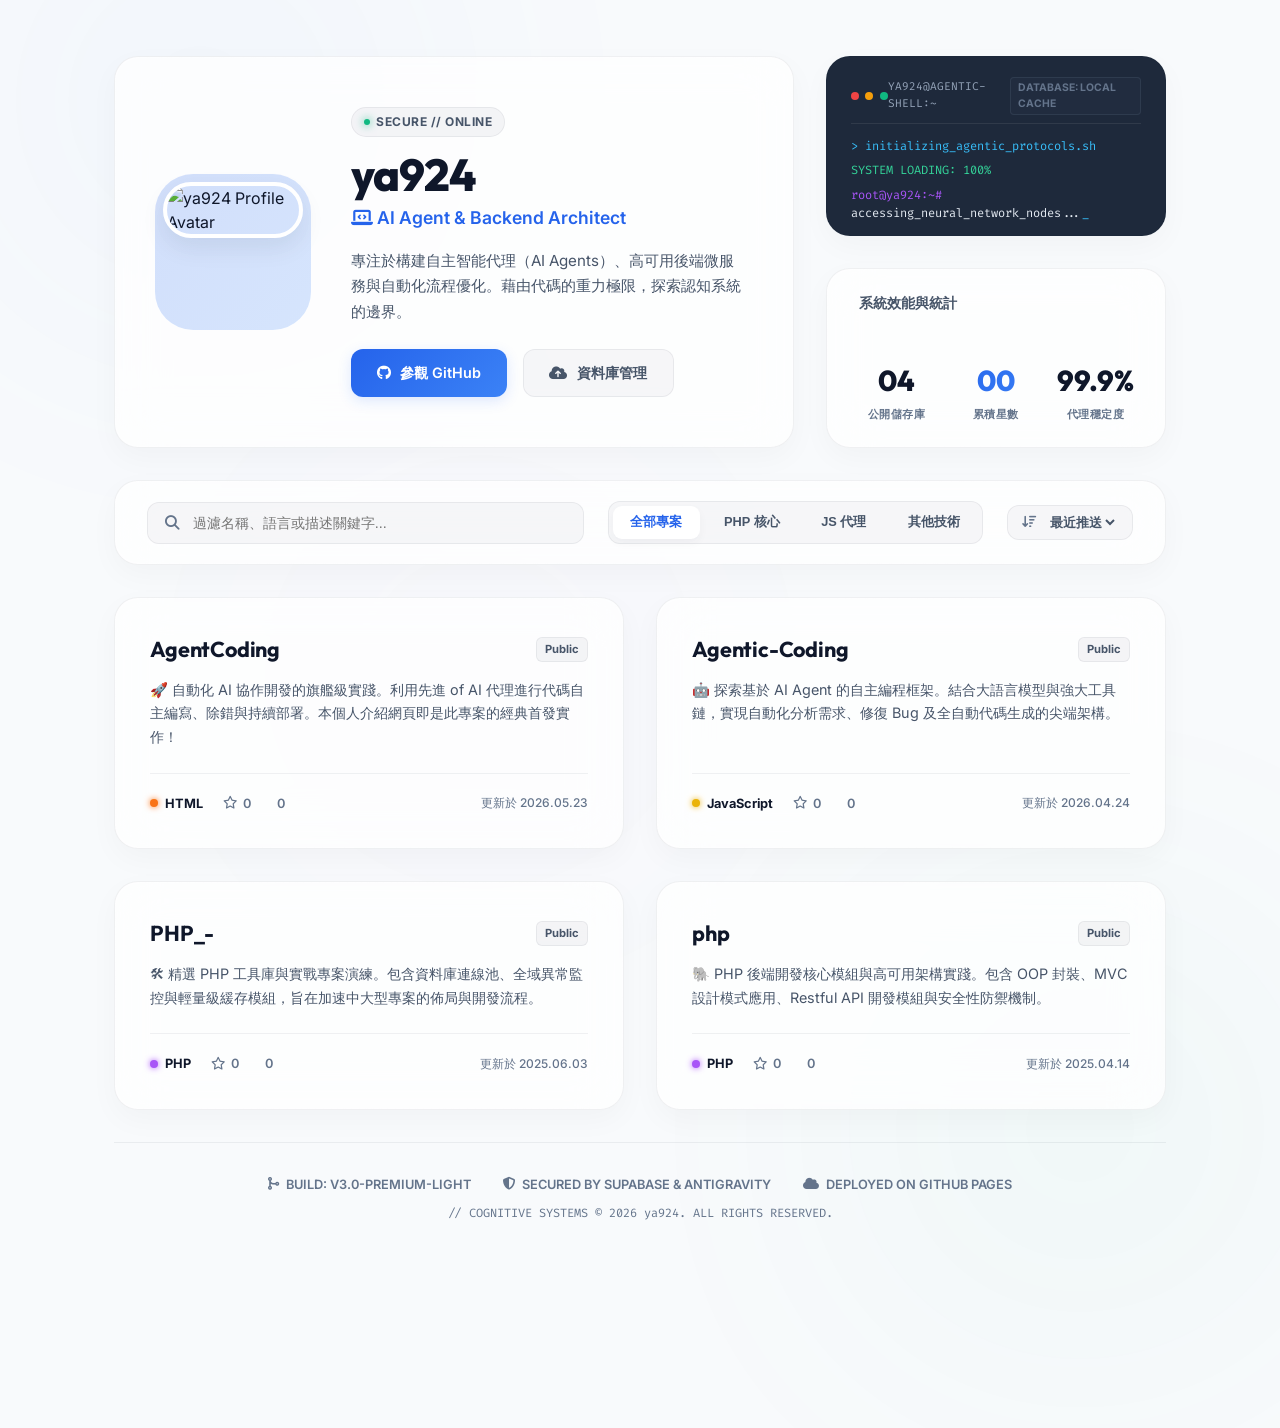
==== commit d6baa8c7: "feat: 支援從 xxxxxxxx 帳號動態拉取展示儲存庫與個人資訊" ====
--- a/index.html
+++ b/index.html
@@ -38,7 +38,7 @@
                         <p class="tagline"><i class="fa-solid fa-laptop-code text-blue"></i> AI Agent & Backend Architect</p>
                         <p class="bio">專注於構建自主智能代理（AI Agents）、高可用後端微服務與自動化流程優化。藉由代碼的重力極限，探索認知系統的邊界。</p>
                         <div class="action-buttons">
-                            <a href="https://github.com/ya924" target="_blank" class="btn btn-primary">
+                            <a href="https://github.com/xxxxxxxx" target="_blank" class="btn btn-primary">
                                 <i class="fa-brands fa-github"></i> 參觀 GitHub
                             </a>
                             <a href="sync.html" target="_blank" class="btn btn-secondary" title="資料庫同步中心">
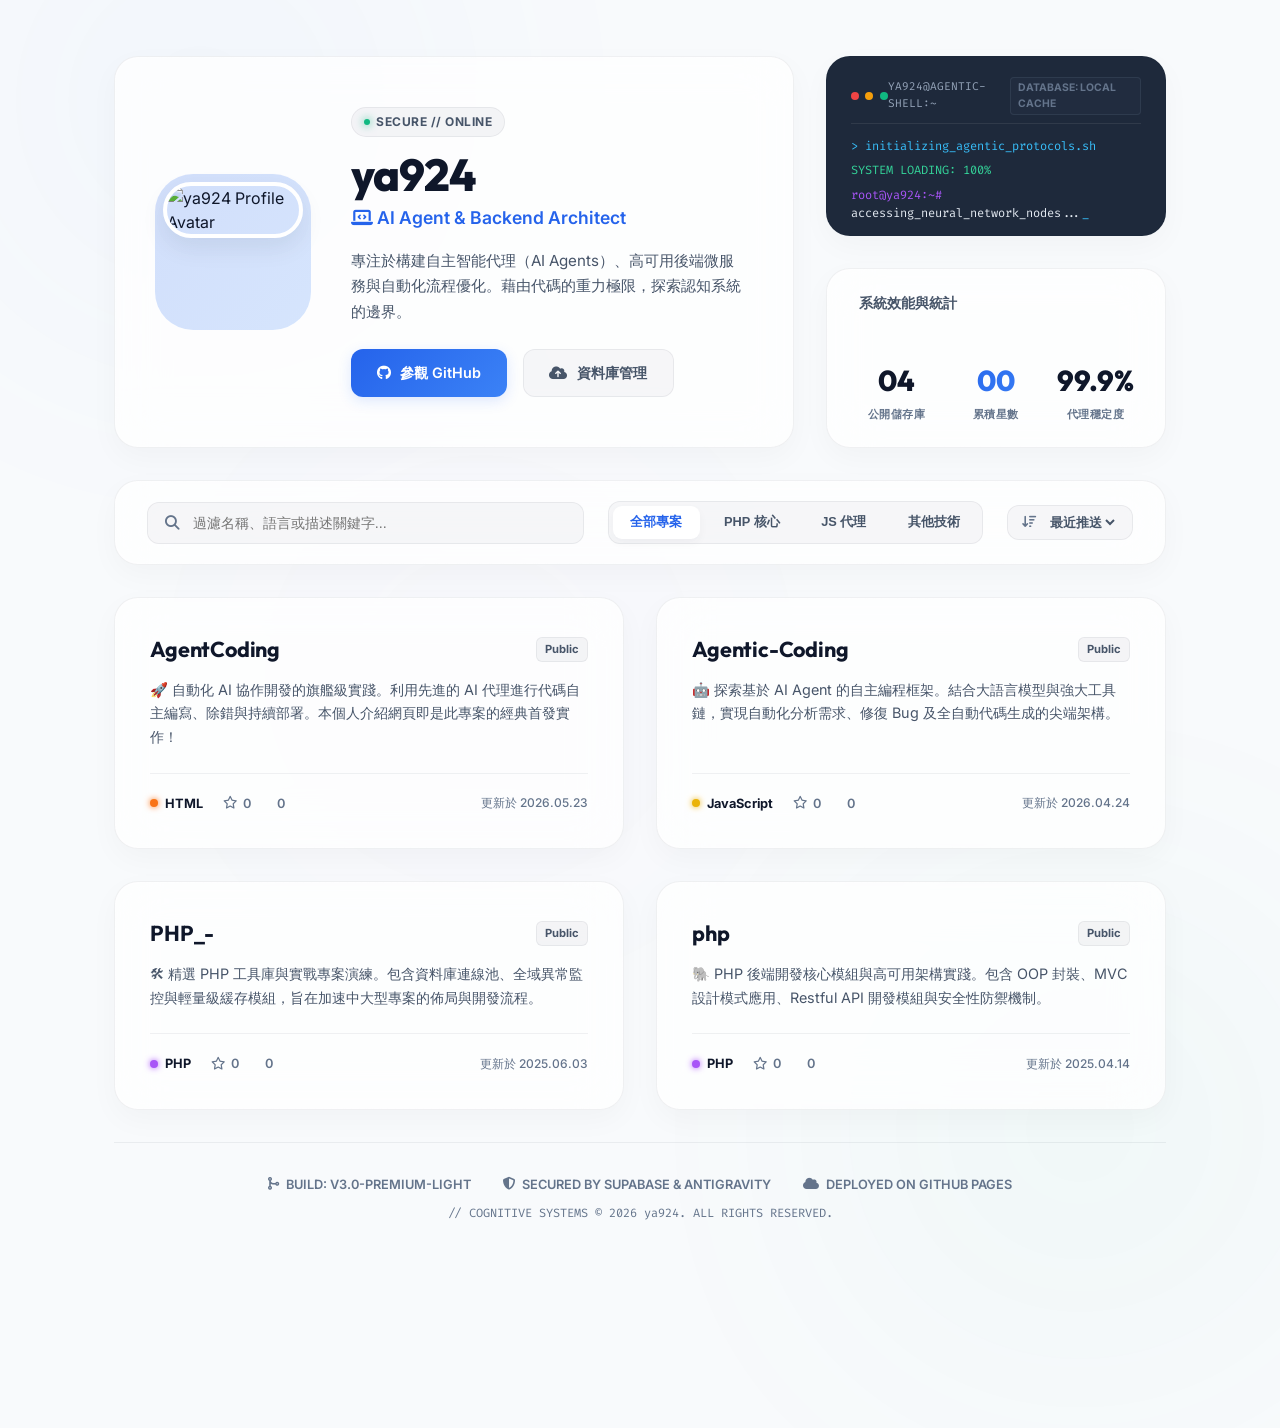
==== commit cc5be48e: "fix: 將帳號修正為 ya924，清除上一次殘留的 xxxxxxxx 設定" ====
--- a/index.html
+++ b/index.html
@@ -38,7 +38,7 @@
                         <p class="tagline"><i class="fa-solid fa-laptop-code text-blue"></i> AI Agent & Backend Architect</p>
                         <p class="bio">專注於構建自主智能代理（AI Agents）、高可用後端微服務與自動化流程優化。藉由代碼的重力極限，探索認知系統的邊界。</p>
                         <div class="action-buttons">
-                            <a href="https://github.com/xxxxxxxx" target="_blank" class="btn btn-primary">
+                            <a href="https://github.com/ya924" target="_blank" class="btn btn-primary">
                                 <i class="fa-brands fa-github"></i> 參觀 GitHub
                             </a>
                             <a href="sync.html" target="_blank" class="btn btn-secondary" title="資料庫同步中心">
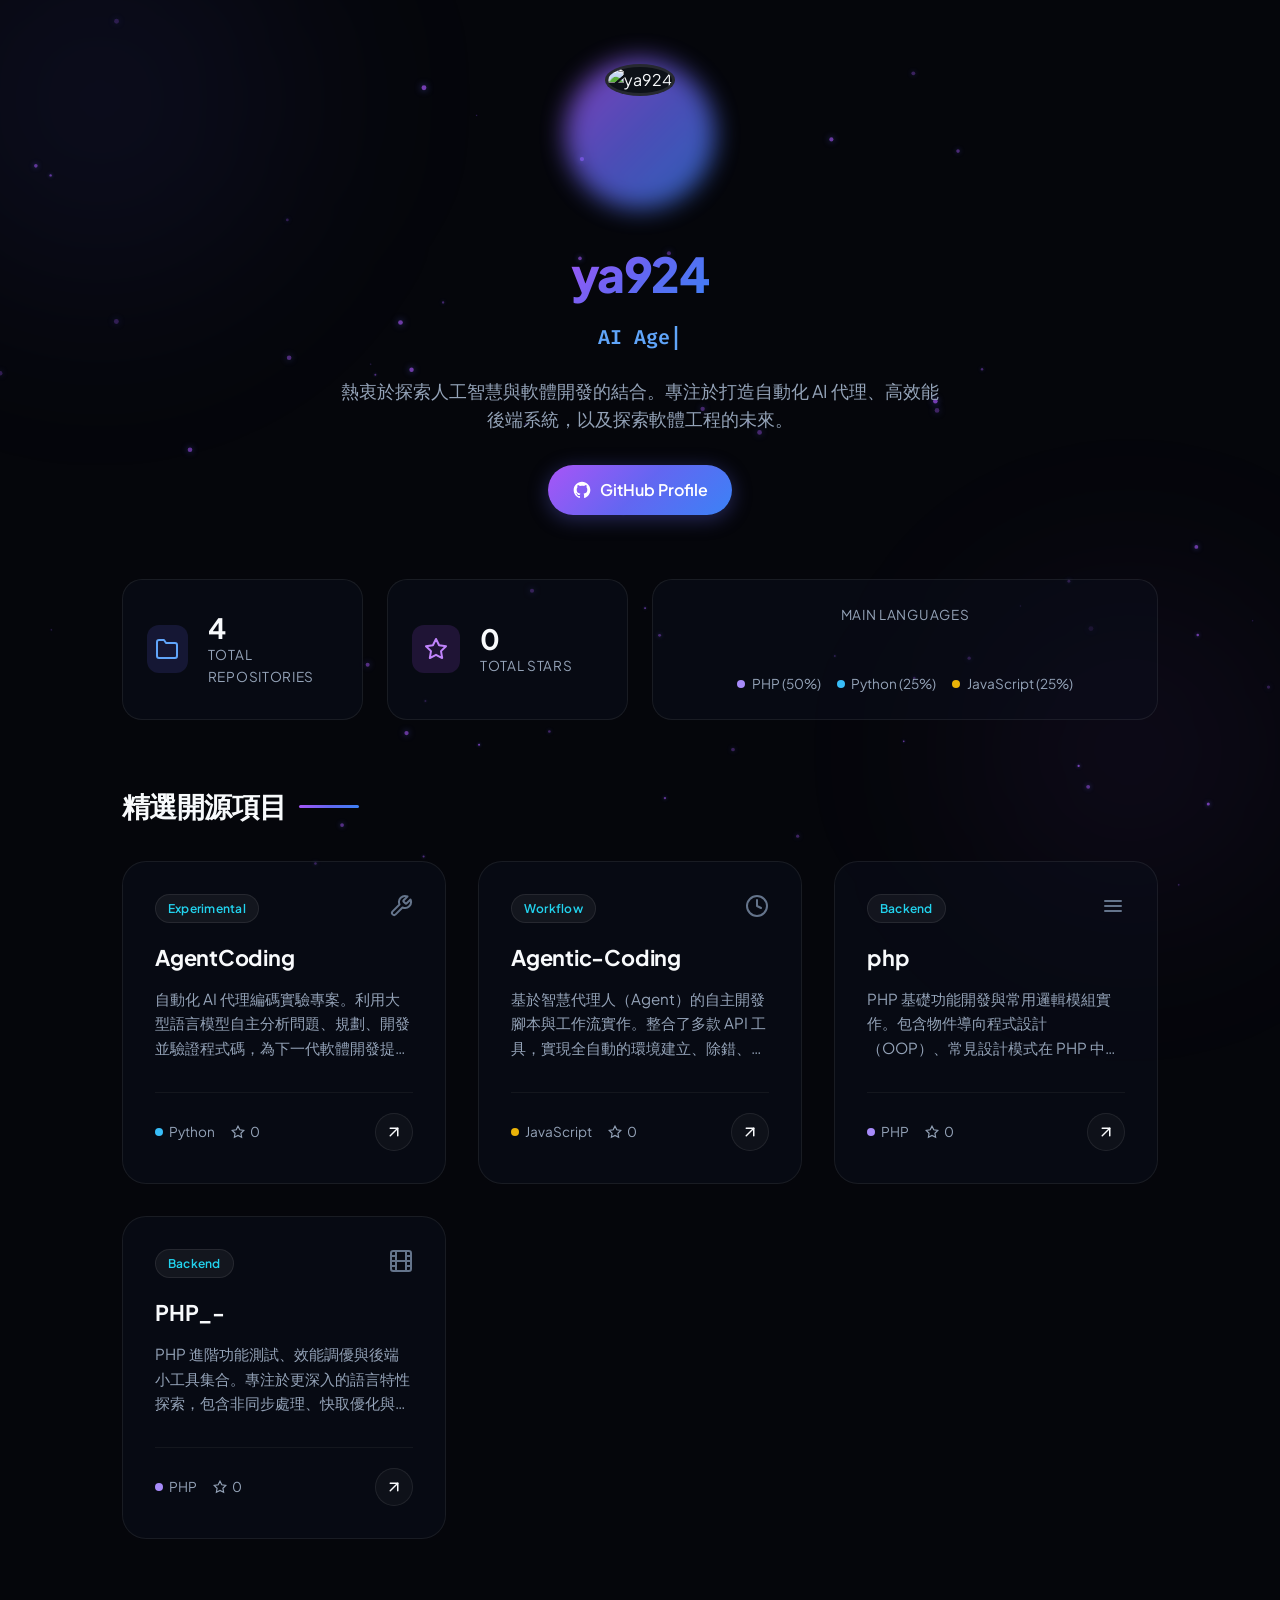
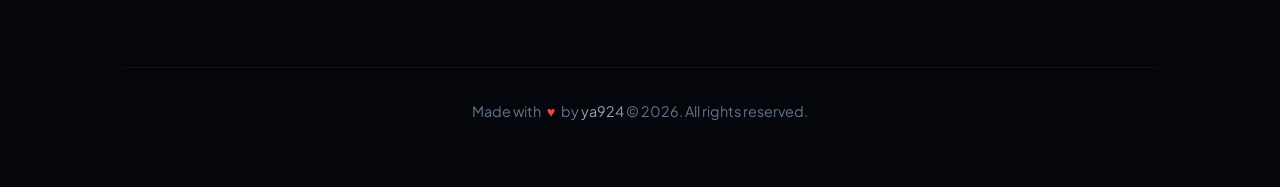
==== commit 93c316fe: "feat: 建立個人 GitHub 介紹網頁" ====
--- a/index.html
+++ b/index.html
@@ -3,145 +3,946 @@
 <head>
     <meta charset="UTF-8">
     <meta name="viewport" content="width=device-width, initial-scale=1.0">
-    <title>ya924 | GitHub Agentic Portfolio</title>
-    <!-- 引入專業設計字型 -->
+    <title>ya924 | GitHub Profile & Portfolio</title>
+    <meta name="description" content="ya924 的個人 GitHub 介紹網頁，展示多個精選開源專案與儲存庫，包含 AgentCoding、Agentic-Coding 等專案介紹。">
+    
+    <!-- Google Fonts -->
     <link rel="preconnect" href="https://fonts.googleapis.com">
     <link rel="preconnect" href="https://fonts.gstatic.com" crossorigin>
-    <link href="https://fonts.googleapis.com/css2?family=Inter:wght@300;400;500;600;700&family=Outfit:wght@300;400;500;600;700;800;900&family=Fira+Code:wght@400;500&display=swap" rel="stylesheet">
-    <!-- 引入 FontAwesome 向量圖示 -->
-    <link rel="stylesheet" href="https://cdnjs.cloudflare.com/ajax/libs/font-awesome/6.4.0/css/all.min.css">
-    <!-- 引入高階 Light Mode 樣式系統 -->
-    <link rel="stylesheet" href="style.css">
+    <link href="https://fonts.googleapis.com/css2?family=Plus+Jakarta+Sans:wght@300;400;500;600;700;800&family=Fira+Code:wght@400;500&display=swap" rel="stylesheet">
+    
+    <style>
+        /* 變數定義 */
+        :root {
+            --bg-color: #05060b;
+            --card-bg: rgba(13, 16, 29, 0.45);
+            --card-border: rgba(255, 255, 255, 0.07);
+            --card-border-hover: rgba(255, 255, 255, 0.18);
+            --text-main: #f8fafc;
+            --text-muted: #94a3b8;
+            --text-dim: #64748b;
+            
+            /* 漸層色與霓虹色 */
+            --primary-grad: linear-gradient(135deg, #a855f7 0%, #6366f1 50%, #3b82f6 100%);
+            --accent-purple: #c084fc;
+            --accent-blue: #60a5fa;
+            --accent-cyan: #22d3ee;
+            
+            /* 程式語言顏色 */
+            --lang-python: #38bdf8;
+            --lang-js: #eab308;
+            --lang-php: #a78bfa;
+            
+            --transition-smooth: all 0.4s cubic-bezier(0.16, 1, 0.3, 1);
+        }
+
+        /* 基礎重設 */
+        * {
+            box-sizing: border-box;
+            margin: 0;
+            padding: 0;
+        }
+
+        body {
+            background-color: var(--bg-color);
+            color: var(--text-main);
+            font-family: 'Plus Jakarta Sans', -apple-system, BlinkMacSystemFont, "Segoe UI", Roboto, sans-serif;
+            overflow-x: hidden;
+            min-height: 100vh;
+            position: relative;
+            line-height: 1.6;
+        }
+
+        /* Canvas 背景粒子 */
+        #particle-canvas {
+            position: fixed;
+            top: 0;
+            left: 0;
+            width: 100%;
+            height: 100%;
+            z-index: 1;
+            pointer-events: none;
+        }
+
+        /* 背景微光光暈 */
+        .ambient-glow {
+            position: fixed;
+            width: 600px;
+            height: 600px;
+            border-radius: 50%;
+            background: radial-gradient(circle, rgba(99, 102, 241, 0.1) 0%, rgba(0, 0, 0, 0) 70%);
+            top: -200px;
+            left: -200px;
+            z-index: 2;
+            pointer-events: none;
+            filter: blur(80px);
+        }
+
+        .ambient-glow-2 {
+            position: fixed;
+            width: 500px;
+            height: 500px;
+            border-radius: 50%;
+            background: radial-gradient(circle, rgba(168, 85, 247, 0.08) 0%, rgba(0, 0, 0, 0) 70%);
+            bottom: -100px;
+            right: -100px;
+            z-index: 2;
+            pointer-events: none;
+            filter: blur(80px);
+        }
+
+        /* 主要包裝器 */
+        .app-container {
+            position: relative;
+            z-index: 10;
+            max-width: 1100px;
+            margin: 0 auto;
+            padding: 4rem 2rem;
+        }
+
+        /* Hero 區塊 */
+        .hero {
+            display: flex;
+            flex-direction: column;
+            align-items: center;
+            text-align: center;
+            margin-bottom: 4rem;
+            animation: fadeInUp 1s cubic-bezier(0.16, 1, 0.3, 1);
+        }
+
+        .avatar-wrapper {
+            position: relative;
+            width: 140px;
+            height: 140px;
+            margin-bottom: 2rem;
+        }
+
+        .avatar-glow {
+            position: absolute;
+            top: -5px;
+            left: -5px;
+            right: -5px;
+            bottom: -5px;
+            background: var(--primary-grad);
+            border-radius: 50%;
+            z-index: -1;
+            filter: blur(12px);
+            opacity: 0.75;
+            animation: rotateGlow 8s linear infinite;
+        }
+
+        .avatar {
+            width: 100%;
+            height: 100%;
+            border-radius: 50%;
+            border: 3px solid rgba(255, 255, 255, 0.1);
+            object-fit: cover;
+            background-color: #0d1117;
+        }
+
+        .username {
+            font-size: 3rem;
+            font-weight: 800;
+            background: var(--primary-grad);
+            -webkit-background-clip: text;
+            -webkit-text-fill-color: transparent;
+            letter-spacing: -0.03em;
+            margin-bottom: 0.5rem;
+        }
+
+        .typewriter-container {
+            font-size: 1.25rem;
+            font-weight: 600;
+            color: var(--accent-blue);
+            height: 2rem;
+            margin-bottom: 1.5rem;
+            font-family: 'Fira Code', monospace;
+        }
+
+        .typewriter-cursor {
+            animation: blink 0.8s infinite;
+        }
+
+        .bio {
+            font-size: 1.1rem;
+            color: var(--text-muted);
+            max-width: 600px;
+            margin-bottom: 2rem;
+        }
+
+        .social-links {
+            display: flex;
+            gap: 1rem;
+        }
+
+        .btn {
+            display: inline-flex;
+            align-items: center;
+            gap: 0.5rem;
+            padding: 0.75rem 1.5rem;
+            border-radius: 9999px;
+            font-weight: 600;
+            text-decoration: none;
+            cursor: pointer;
+            transition: var(--transition-smooth);
+        }
+
+        .btn-primary {
+            background: var(--primary-grad);
+            color: white;
+            box-shadow: 0 4px 20px rgba(99, 102, 241, 0.35);
+            border: none;
+        }
+
+        .btn-primary:hover {
+            transform: translateY(-2px);
+            box-shadow: 0 6px 24px rgba(99, 102, 241, 0.5);
+        }
+
+        .btn-outline {
+            background: rgba(255, 255, 255, 0.03);
+            border: 1px solid rgba(255, 255, 255, 0.08);
+            color: var(--text-main);
+        }
+
+        .btn-outline:hover {
+            background: rgba(255, 255, 255, 0.08);
+            border-color: rgba(255, 255, 255, 0.2);
+            transform: translateY(-2px);
+        }
+
+        /* 數據統計區 */
+        .stats-grid {
+            display: grid;
+            grid-template-columns: repeat(auto-fit, minmax(220px, 1fr));
+            gap: 1.5rem;
+            margin-bottom: 4rem;
+            animation: fadeInUp 1s cubic-bezier(0.16, 1, 0.3, 1) 0.2s both;
+        }
+
+        .stat-card {
+            background: var(--card-bg);
+            border: 1px solid var(--card-border);
+            backdrop-filter: blur(16px);
+            border-radius: 20px;
+            padding: 1.5rem;
+            display: flex;
+            align-items: center;
+            gap: 1.25rem;
+            transition: var(--transition-smooth);
+        }
+
+        .stat-card:hover {
+            border-color: var(--card-border-hover);
+            transform: translateY(-4px);
+            box-shadow: 0 10px 30px rgba(0, 0, 0, 0.2);
+        }
+
+        .stat-icon-wrapper {
+            width: 48px;
+            height: 48px;
+            border-radius: 12px;
+            background: rgba(99, 102, 241, 0.15);
+            display: flex;
+            align-items: center;
+            justify-content: center;
+            color: var(--accent-blue);
+        }
+
+        .stat-info {
+            display: flex;
+            flex-direction: column;
+        }
+
+        .stat-value {
+            font-size: 1.75rem;
+            font-weight: 700;
+            color: var(--text-main);
+            line-height: 1.2;
+        }
+
+        .stat-label {
+            font-size: 0.85rem;
+            color: var(--text-muted);
+            text-transform: uppercase;
+            letter-spacing: 0.05em;
+        }
+
+        /* 語言占比卡片 */
+        .lang-card {
+            grid-column: span 2;
+            display: flex;
+            flex-direction: column;
+            justify-content: center;
+            gap: 0.75rem;
+        }
+
+        @media (max-width: 768px) {
+            .lang-card {
+                grid-column: span 1;
+            }
+        }
+
+        .lang-progress-container {
+            display: flex;
+            height: 8px;
+            border-radius: 9999px;
+            overflow: hidden;
+            background: rgba(255, 255, 255, 0.05);
+            margin-top: 0.5rem;
+        }
+
+        .lang-progress-bar {
+            height: 100%;
+            transition: width 1s ease-out;
+        }
+
+        .lang-labels {
+            display: flex;
+            flex-wrap: wrap;
+            gap: 1rem;
+            margin-top: 0.5rem;
+        }
+
+        .lang-badge {
+            display: flex;
+            align-items: center;
+            gap: 0.4rem;
+            font-size: 0.85rem;
+            color: var(--text-muted);
+        }
+
+        .lang-dot {
+            width: 8px;
+            height: 8px;
+            border-radius: 50%;
+        }
+
+        /* 儲存庫區標題 */
+        .section-header {
+            margin-bottom: 2rem;
+            display: flex;
+            align-items: center;
+            justify-content: space-between;
+            animation: fadeInUp 1s cubic-bezier(0.16, 1, 0.3, 1) 0.3s both;
+        }
+
+        .section-title {
+            font-size: 1.75rem;
+            font-weight: 700;
+            letter-spacing: -0.02em;
+            display: flex;
+            align-items: center;
+            gap: 0.75rem;
+        }
+
+        .section-title::after {
+            content: '';
+            display: block;
+            width: 60px;
+            height: 3px;
+            background: var(--primary-grad);
+            border-radius: 9999px;
+        }
+
+        /* 儲存庫卡片網格 */
+        .repos-grid {
+            display: grid;
+            grid-template-columns: repeat(auto-fit, minmax(320px, 1fr));
+            gap: 2rem;
+            animation: fadeInUp 1s cubic-bezier(0.16, 1, 0.3, 1) 0.4s both;
+        }
+
+        .repo-card {
+            background: var(--card-bg);
+            border: 1px solid var(--card-border);
+            backdrop-filter: blur(16px);
+            border-radius: 24px;
+            padding: 2rem;
+            display: flex;
+            flex-direction: column;
+            justify-content: space-between;
+            position: relative;
+            overflow: hidden;
+            transition: var(--transition-smooth);
+            min-height: 280px;
+        }
+
+        /* 卡片懸停頂部微弱發光 */
+        .repo-card::before {
+            content: '';
+            position: absolute;
+            top: 0;
+            left: 0;
+            width: 100%;
+            height: 100%;
+            background: radial-gradient(800px circle at var(--mouse-x, 0) var(--mouse-y, 0), rgba(255, 255, 255, 0.05), transparent 40%);
+            z-index: 1;
+            pointer-events: none;
+            opacity: 0;
+            transition: opacity 0.5s ease;
+        }
+
+        .repo-card:hover::before {
+            opacity: 1;
+        }
+
+        .repo-card:hover {
+            border-color: var(--card-border-hover);
+            transform: translateY(-8px);
+            box-shadow: 0 15px 35px rgba(0, 0, 0, 0.3), 
+                        0 0 30px rgba(99, 102, 241, 0.05);
+        }
+
+        .repo-header {
+            display: flex;
+            justify-content: space-between;
+            align-items: flex-start;
+            margin-bottom: 1rem;
+            position: relative;
+            z-index: 2;
+        }
+
+        .repo-badge {
+            font-size: 0.75rem;
+            font-weight: 600;
+            padding: 0.25rem 0.75rem;
+            border-radius: 9999px;
+            background: rgba(255, 255, 255, 0.05);
+            border: 1px solid rgba(255, 255, 255, 0.08);
+            color: var(--accent-cyan);
+            letter-spacing: 0.02em;
+        }
+
+        .repo-icon {
+            color: var(--text-dim);
+            transition: var(--transition-smooth);
+        }
+
+        .repo-card:hover .repo-icon {
+            color: var(--accent-blue);
+            transform: rotate(15deg) scale(1.1);
+        }
+
+        .repo-body {
+            margin-bottom: 2rem;
+            position: relative;
+            z-index: 2;
+        }
+
+        .repo-title {
+            font-size: 1.35rem;
+            font-weight: 700;
+            margin-bottom: 0.75rem;
+            letter-spacing: -0.01em;
+            color: var(--text-main);
+            transition: var(--transition-smooth);
+        }
+
+        .repo-card:hover .repo-title {
+            color: var(--accent-blue);
+        }
+
+        .repo-desc {
+            font-size: 0.95rem;
+            color: var(--text-muted);
+            display: -webkit-box;
+            -webkit-line-clamp: 3;
+            -webkit-box-orient: vertical;
+            overflow: hidden;
+            text-overflow: ellipsis;
+            min-height: 4.5rem;
+        }
+
+        .repo-footer {
+            display: flex;
+            justify-content: space-between;
+            align-items: center;
+            border-top: 1px solid rgba(255, 255, 255, 0.05);
+            padding-top: 1.25rem;
+            position: relative;
+            z-index: 2;
+        }
+
+        .repo-meta {
+            display: flex;
+            gap: 1rem;
+            font-size: 0.85rem;
+            color: var(--text-muted);
+        }
+
+        .repo-meta-item {
+            display: flex;
+            align-items: center;
+            gap: 0.35rem;
+        }
+
+        .repo-link {
+            display: inline-flex;
+            align-items: center;
+            justify-content: center;
+            width: 38px;
+            height: 38px;
+            border-radius: 50%;
+            background: rgba(255, 255, 255, 0.03);
+            border: 1px solid rgba(255, 255, 255, 0.08);
+            color: var(--text-main);
+            text-decoration: none;
+            transition: var(--transition-smooth);
+        }
+
+        .repo-card:hover .repo-link {
+            background: var(--primary-grad);
+            border-color: transparent;
+            box-shadow: 0 4px 15px rgba(99, 102, 241, 0.4);
+            transform: scale(1.1);
+        }
+
+        /* 頁尾 */
+        footer {
+            margin-top: 8rem;
+            text-align: center;
+            padding-top: 2rem;
+            border-top: 1px solid rgba(255, 255, 255, 0.05);
+            color: var(--text-dim);
+            font-size: 0.9rem;
+            animation: fadeInUp 1s cubic-bezier(0.16, 1, 0.3, 1) 0.5s both;
+        }
+
+        footer a {
+            color: var(--text-muted);
+            text-decoration: none;
+            transition: var(--transition-smooth);
+        }
+
+        footer a:hover {
+            color: var(--accent-blue);
+        }
+
+        .heart-icon {
+            display: inline-block;
+            color: #ef4444;
+            animation: heartbeat 1.5s infinite;
+            margin: 0 0.25rem;
+        }
+
+        /* 動畫 */
+        @keyframes fadeInUp {
+            from {
+                opacity: 0;
+                transform: translateY(30px);
+            }
+            to {
+                opacity: 1;
+                transform: translateY(0);
+            }
+        }
+
+        @keyframes rotateGlow {
+            0% {
+                transform: rotate(0deg) scale(1);
+            }
+            50% {
+                transform: rotate(180deg) scale(1.05);
+            }
+            100% {
+                transform: rotate(360deg) scale(1);
+            }
+        }
+
+        @keyframes blink {
+            0%, 100% { opacity: 1; }
+            50% { opacity: 0; }
+        }
+
+        @keyframes heartbeat {
+            0%, 100% { transform: scale(1); }
+            50% { transform: scale(1.15); }
+        }
+
+        /* RWD 微調 */
+        @media (max-width: 640px) {
+            .username {
+                font-size: 2.25rem;
+            }
+            .app-container {
+                padding: 2rem 1rem;
+            }
+            .stats-grid {
+                grid-template-columns: 1fr;
+            }
+        }
+    </style>
 </head>
 <body>
-    <!-- 奢華淺色流光背景 (Aurora UI) -->
-    <div class="aurora-glow aurora-glow-1"></div>
-    <div class="aurora-glow aurora-glow-2"></div>
-    <div class="aurora-glow aurora-glow-3"></div>
-
-    <div class="bento-container">
-        <!-- 頂部 Bento 網格：頭像卡、數據卡、日誌終端 -->
-        <div class="bento-top-layout">
-            
-            <!-- Bento 格 1：個人資訊與品牌 -->
-            <header class="bento-card profile-card fade-in">
-                <div class="profile-header">
-                    <div class="avatar-ring-wrapper">
-                        <img id="user-avatar" src="https://avatars.githubusercontent.com/u/206577162?v=4" alt="ya924 Profile Avatar">
-                        <div class="avatar-pulsing-halo"></div>
-                    </div>
-                    <div class="profile-details">
-                        <div class="badge-role">
-                            <span class="pulse-green-dot"></span> SECURE // ONLINE
-                        </div>
-                        <h1 id="user-name">ya924</h1>
-                        <p class="tagline"><i class="fa-solid fa-laptop-code text-blue"></i> AI Agent & Backend Architect</p>
-                        <p class="bio">專注於構建自主智能代理（AI Agents）、高可用後端微服務與自動化流程優化。藉由代碼的重力極限，探索認知系統的邊界。</p>
-                        <div class="action-buttons">
-                            <a href="https://github.com/ya924" target="_blank" class="btn btn-primary">
-                                <i class="fa-brands fa-github"></i> 參觀 GitHub
-                            </a>
-                            <a href="sync.html" target="_blank" class="btn btn-secondary" title="資料庫同步中心">
-                                <i class="fa-solid fa-cloud-arrow-up"></i> 資料庫管理
-                            </a>
-                        </div>
-                    </div>
+
+    <!-- 粒子背景 Canvas -->
+    <canvas id="particle-canvas"></canvas>
+
+    <!-- 環境微光背景 -->
+    <div class="ambient-glow"></div>
+    <div class="ambient-glow-2"></div>
+
+    <div class="app-container">
+        
+        <!-- Hero Section -->
+        <header class="hero">
+            <div class="avatar-wrapper">
+                <div class="avatar-glow"></div>
+                <img src="https://avatars.githubusercontent.com/u/206577162?v=4" alt="ya924" class="avatar">
+            </div>
+            
+            <h1 class="username">ya924</h1>
+            
+            <div class="typewriter-container">
+                <span id="typewriter"></span><span class="typewriter-cursor">|</span>
+            </div>
+            
+            <p class="bio">
+                熱衷於探索人工智慧與軟體開發的結合。專注於打造自動化 AI 代理、高效能後端系統，以及探索軟體工程的未來。
+            </p>
+            
+            <div class="social-links">
+                <a href="https://github.com/ya924" target="_blank" rel="noopener noreferrer" class="btn btn-primary" id="github-profile-btn">
+                    <svg width="20" height="20" fill="currentColor" viewBox="0 0 24 24">
+                        <path fill-rule="evenodd" clip-rule="evenodd" d="M12 2C6.477 2 2 6.484 2 12.017c0 4.425 2.865 8.18 6.839 9.504.5.092.682-.217.682-.483 0-.237-.008-.868-.013-1.703-2.782.605-3.369-1.343-3.369-1.343-.454-1.158-1.11-1.466-1.11-1.466-.908-.62.069-.608.069-.608 1.003.07 1.531 1.032 1.531 1.032.892 1.53 2.341 1.088 2.91.832.092-.647.35-1.088.636-1.338-2.22-.253-4.555-1.113-4.555-4.951 0-1.093.39-1.988 1.029-2.688-.103-.253-.446-1.272.098-2.65 0 0 .84-.27 2.75 1.026A9.564 9.564 0 0112 6.844c.85.004 1.705.115 2.504.337 1.909-1.296 2.747-1.027 2.747-1.027.546 1.379.202 2.398.1 2.651.64.7 1.028 1.595 1.028 2.688 0 3.848-2.339 4.695-4.566 4.943.359.309.678.92.678 1.855 0 1.338-.012 2.419-.012 2.747 0 .268.18.58.688.482C19.138 20.193 22 16.44 22 12.017 22 6.484 17.522 2 12 2z"/>
+                    </svg>
+                    GitHub Profile
+                </a>
+            </div>
+        </header>
+
+        <!-- Stats Section -->
+        <section class="stats-grid">
+            <div class="stat-card">
+                <div class="stat-icon-wrapper">
+                    <svg width="24" height="24" viewBox="0 0 24 24" fill="none" stroke="currentColor" stroke-width="2" stroke-linecap="round" stroke-linejoin="round"><path d="M22 19a2 2 0 0 1-2 2H4a2 2 0 0 1-2-2V5a2 2 0 0 1 2-2h5l2 3h9a2 2 0 0 1 2 2z"></path></svg>
                 </div>
-            </header>
-
-            <!-- Bento 格 2：AI Agent 終端日誌小工具 -->
-            <section class="bento-card terminal-card fade-in" style="animation-delay: 0.1s;">
-                <div class="terminal-bar">
-                    <div class="terminal-dots">
-                        <span class="dot-ctrl red"></span>
-                        <span class="dot-ctrl yellow"></span>
-                        <span class="dot-ctrl green"></span>
-                    </div>
-                    <div class="terminal-title">YA924@AGENTIC-SHELL:~</div>
-                    <div class="terminal-conn-status" id="db-status-badge">DATABASE: LOCAL</div>
+                <div class="stat-info">
+                    <span class="stat-value" id="stats-repos-count">4</span>
+                    <span class="stat-label">Total Repositories</span>
                 </div>
-                <div class="terminal-body">
-                    <span class="sys-prefix">> initializing_agentic_protocols.sh</span>
-                    <span class="sys-output">SYSTEM LOADING: 100%</span>
-                    <div class="typing-log-wrapper">
-                        <span class="sys-prompt">root@ya924:~#</span>
-                        <span id="typing-text"></span><span class="cursor-blink">_</span>
-                    </div>
+            </div>
+            
+            <div class="stat-card">
+                <div class="stat-icon-wrapper" style="background: rgba(168, 85, 247, 0.15); color: var(--accent-purple);">
+                    <svg width="24" height="24" viewBox="0 0 24 24" fill="none" stroke="currentColor" stroke-width="2" stroke-linecap="round" stroke-linejoin="round"><polygon points="12 2 15.09 8.26 22 9.27 17 14.14 18.18 21.02 12 17.77 5.82 21.02 7 14.14 2 9.27 8.91 8.26 12 2"></polygon></svg>
                 </div>
-            </section>
-            
-            <!-- Bento 格 3：數據指標面板 -->
-            <section class="bento-card stats-card fade-in" style="animation-delay: 0.15s;">
-                <div class="stats-header">
-                    <i class="fa-solid fa-chart-simple-stroke icon-stats"></i>
-                    <span>系統效能與統計</span>
+                <div class="stat-info">
+                    <span class="stat-value">0</span>
+                    <span class="stat-label">Total Stars</span>
                 </div>
-                <div class="stats-grid">
-                    <div class="stat-item">
-                        <span class="stat-num" id="stat-repos">04</span>
-                        <span class="stat-label">公開儲存庫</span>
-                    </div>
-                    <div class="stat-item">
-                        <span class="stat-num text-gradient-blue" id="stat-stars">00</span>
-                        <span class="stat-label">累積星數</span>
-                    </div>
-                    <div class="stat-item">
-                        <span class="stat-num text-success">99.9%</span>
-                        <span class="stat-label">代理穩定度</span>
-                    </div>
+            </div>
+            
+            <!-- 主要程式語言占比 -->
+            <div class="stat-card lang-card">
+                <span class="stat-label">Main Languages</span>
+                <div class="lang-progress-container">
+                    <div class="lang-progress-bar" style="width: 50%; background-color: var(--lang-php);" title="PHP 50%"></div>
+                    <div class="lang-progress-bar" style="width: 25%; background-color: var(--lang-python);" title="Python 25%"></div>
+                    <div class="lang-progress-bar" style="width: 25%; background-color: var(--lang-js);" title="JavaScript 25%"></div>
                 </div>
-            </section>
-        </div>
-
-        <!-- Bento 中部：控制面板（搜尋、篩選與排序） -->
-        <section class="bento-card control-panel fade-in" style="animation-delay: 0.2s;">
-            <div class="search-wrapper">
-                <i class="fa-solid fa-magnifying-glass search-icon"></i>
-                <input type="text" id="search-input" placeholder="過濾名稱、語言或描述關鍵字...">
-            </div>
-            
-            <div class="filter-actions">
-                <div class="filter-capsules" id="lang-filters">
-                    <button class="capsule active" data-lang="all">全部專案</button>
-                    <button class="capsule" data-lang="PHP">PHP 核心</button>
-                    <button class="capsule" data-lang="JavaScript">JS 代理</button>
-                    <button class="capsule" data-lang="other">其他技術</button>
-                </div>
-                
-                <div class="sort-selector-wrapper">
-                    <i class="fa-solid fa-arrow-down-wide-short icon-sort"></i>
-                    <select id="sort-select">
-                        <option value="pushed">最近推送</option>
-                        <option value="stars">最多星數</option>
-                        <option value="name">字母排序</option>
-                    </select>
+                <div class="lang-labels">
+                    <div class="lang-badge">
+                        <span class="lang-dot" style="background-color: var(--lang-php);"></span>
+                        PHP (50%)
+                    </div>
+                    <div class="lang-badge">
+                        <span class="lang-dot" style="background-color: var(--lang-python);"></span>
+                        Python (25%)
+                    </div>
+                    <div class="lang-badge">
+                        <span class="lang-dot" style="background-color: var(--lang-js);"></span>
+                        JavaScript (25%)
+                    </div>
                 </div>
             </div>
         </section>
 
-        <!-- Bento 底部：儲存庫 Card 網格 (動態加載/優雅降級) -->
-        <main class="repo-bento-grid" id="repo-grid">
-            <!-- 骨架屏載入動畫 (Skeleton Screens) -->
-            <div class="skeleton-wrapper">
-                <div class="skeleton-card"></div>
-                <div class="skeleton-card"></div>
-                <div class="skeleton-card"></div>
-                <div class="skeleton-card"></div>
+        <!-- Repositories Section -->
+        <section>
+            <div class="section-header">
+                <h2 class="section-title">精選開源項目</h2>
             </div>
-        </main>
-
-        <!-- 頁尾 -->
-        <footer class="bento-footer fade-in" style="animation-delay: 0.35s;">
-            <div class="footer-meta">
-                <span><i class="fa-solid fa-code-merge"></i> BUILD: V3.0-PREMIUM-LIGHT</span>
-                <span><i class="fa-solid fa-shield-halved"></i> SECURED BY SUPABASE & ANTIGRAVITY</span>
-                <span><i class="fa-solid fa-cloud"></i> DEPLOYED ON GITHUB PAGES</span>
+            
+            <div class="repos-grid" id="repos-container">
+                <!-- Card 1: AgentCoding -->
+                <div class="repo-card">
+                    <div>
+                        <div class="repo-header">
+                            <span class="repo-badge">Experimental</span>
+                            <div class="repo-icon">
+                                <svg width="24" height="24" viewBox="0 0 24 24" fill="none" stroke="currentColor" stroke-width="2" stroke-linecap="round" stroke-linejoin="round"><path d="M14.7 6.3a1 1 0 0 0 0 1.4l1.6 1.6a1 1 0 0 0 1.4 0l3.77-3.77a6 6 0 0 1-7.94 7.94l-6.91 6.91a2.12 2.12 0 0 1-3-3l6.91-6.91a6 6 0 0 1 7.94-7.94l-3.76 3.76z"></path></svg>
+                            </div>
+                        </div>
+                        <div class="repo-body">
+                            <h3 class="repo-title">AgentCoding</h3>
+                            <p class="repo-desc">自動化 AI 代理編碼實驗專案。利用大型語言模型自主分析問題、規劃、開發並驗證程式碼，為下一代軟體開發提供自主代理工作流實踐。</p>
+                        </div>
+                    </div>
+                    <div class="repo-footer">
+                        <div class="repo-meta">
+                            <div class="repo-meta-item">
+                                <span class="lang-dot" style="background-color: var(--lang-python);"></span>
+                                Python
+                            </div>
+                            <div class="repo-meta-item">
+                                <svg width="14" height="14" viewBox="0 0 24 24" fill="none" stroke="currentColor" stroke-width="2"><polygon points="12 2 15.09 8.26 22 9.27 17 14.14 18.18 21.02 12 17.77 5.82 21.02 7 14.14 2 9.27 8.91 8.26 12 2"></polygon></svg>
+                                0
+                            </div>
+                        </div>
+                        <a href="https://github.com/ya924/AgentCoding" target="_blank" rel="noopener noreferrer" class="repo-link" title="前往 GitHub" id="repo-link-agentcoding">
+                            <svg width="18" height="18" viewBox="0 0 24 24" fill="none" stroke="currentColor" stroke-width="2" stroke-linecap="round" stroke-linejoin="round"><line x1="7" y1="17" x2="17" y2="7"></line><polyline points="7 7 17 7 17 17"></polyline></svg>
+                        </a>
+                    </div>
+                </div>
+
+                <!-- Card 2: Agentic-Coding -->
+                <div class="repo-card">
+                    <div>
+                        <div class="repo-header">
+                            <span class="repo-badge">Workflow</span>
+                            <div class="repo-icon">
+                                <svg width="24" height="24" viewBox="0 0 24 24" fill="none" stroke="currentColor" stroke-width="2" stroke-linecap="round" stroke-linejoin="round"><path d="M12 22c5.523 0 10-4.477 10-10S17.523 2 12 2 2 6.477 2 12s4.477 10 10 10z"></path><path d="M12 6v6l4 2"></path></svg>
+                            </div>
+                        </div>
+                        <div class="repo-body">
+                            <h3 class="repo-title">Agentic-Coding</h3>
+                            <p class="repo-desc">基於智慧代理人（Agent）的自主開發腳本與工作流實作。整合了多款 API 工具，實現全自動的環境建立、除錯、以及專案代碼優化。</p>
+                        </div>
+                    </div>
+                    <div class="repo-footer">
+                        <div class="repo-meta">
+                            <div class="repo-meta-item">
+                                <span class="lang-dot" style="background-color: var(--lang-js);"></span>
+                                JavaScript
+                            </div>
+                            <div class="repo-meta-item">
+                                <svg width="14" height="14" viewBox="0 0 24 24" fill="none" stroke="currentColor" stroke-width="2"><polygon points="12 2 15.09 8.26 22 9.27 17 14.14 18.18 21.02 12 17.77 5.82 21.02 7 14.14 2 9.27 8.91 8.26 12 2"></polygon></svg>
+                                0
+                            </div>
+                        </div>
+                        <a href="https://github.com/ya924/Agentic-Coding" target="_blank" rel="noopener noreferrer" class="repo-link" title="前往 GitHub" id="repo-link-agentic-coding">
+                            <svg width="18" height="18" viewBox="0 0 24 24" fill="none" stroke="currentColor" stroke-width="2" stroke-linecap="round" stroke-linejoin="round"><line x1="7" y1="17" x2="17" y2="7"></line><polyline points="7 7 17 7 17 17"></polyline></svg>
+                        </a>
+                    </div>
+                </div>
+
+                <!-- Card 3: php -->
+                <div class="repo-card">
+                    <div>
+                        <div class="repo-header">
+                            <span class="repo-badge">Backend</span>
+                            <div class="repo-icon">
+                                <svg width="24" height="24" viewBox="0 0 24 24" fill="none" stroke="currentColor" stroke-width="2" stroke-linecap="round" stroke-linejoin="round"><path d="M4 17h16M4 12h16M4 7h16"></path></svg>
+                            </div>
+                        </div>
+                        <div class="repo-body">
+                            <h3 class="repo-title">php</h3>
+                            <p class="repo-desc">PHP 基礎功能開發與常用邏輯模組實作。包含物件導向程式設計（OOP）、常見設計模式在 PHP 中的體現，為後端開發提供紮實的基礎範例。</p>
+                        </div>
+                    </div>
+                    <div class="repo-footer">
+                        <div class="repo-meta">
+                            <div class="repo-meta-item">
+                                <span class="lang-dot" style="background-color: var(--lang-php);"></span>
+                                PHP
+                            </div>
+                            <div class="repo-meta-item">
+                                <svg width="14" height="14" viewBox="0 0 24 24" fill="none" stroke="currentColor" stroke-width="2"><polygon points="12 2 15.09 8.26 22 9.27 17 14.14 18.18 21.02 12 17.77 5.82 21.02 7 14.14 2 9.27 8.91 8.26 12 2"></polygon></svg>
+                                0
+                            </div>
+                        </div>
+                        <a href="https://github.com/ya924/php" target="_blank" rel="noopener noreferrer" class="repo-link" title="前往 GitHub" id="repo-link-php">
+                            <svg width="18" height="18" viewBox="0 0 24 24" fill="none" stroke="currentColor" stroke-width="2" stroke-linecap="round" stroke-linejoin="round"><line x1="7" y1="17" x2="17" y2="7"></line><polyline points="7 7 17 7 17 17"></polyline></svg>
+                        </a>
+                    </div>
+                </div>
+
+                <!-- Card 4: PHP_- -->
+                <div class="repo-card">
+                    <div>
+                        <div class="repo-header">
+                            <span class="repo-badge">Backend</span>
+                            <div class="repo-icon">
+                                <svg width="24" height="24" viewBox="0 0 24 24" fill="none" stroke="currentColor" stroke-width="2" stroke-linecap="round" stroke-linejoin="round"><rect x="2" y="2" width="20" height="20" rx="2.18" ry="2.18"></rect><line x1="7" y1="2" x2="7" y2="22"></line><line x1="17" y1="2" x2="17" y2="22"></line><line x1="2" y1="12" x2="22" y2="12"></line><line x1="2" y1="7" x2="7" y2="7"></line><line x1="2" y1="17" x2="7" y2="17"></line><line x1="17" y1="17" x2="22" y2="17"></line><line x1="17" y1="7" x2="22" y2="7"></line></svg>
+                            </div>
+                        </div>
+                        <div class="repo-body">
+                            <h3 class="repo-title">PHP_-</h3>
+                            <p class="repo-desc">PHP 進階功能測試、效能調優與後端小工具集合。專注於更深入的語言特性探索，包含非同步處理、快取優化與多執行緒模擬。</p>
+                        </div>
+                    </div>
+                    <div class="repo-footer">
+                        <div class="repo-meta">
+                            <div class="repo-meta-item">
+                                <span class="lang-dot" style="background-color: var(--lang-php);"></span>
+                                PHP
+                            </div>
+                            <div class="repo-meta-item">
+                                <svg width="14" height="14" viewBox="0 0 24 24" fill="none" stroke="currentColor" stroke-width="2"><polygon points="12 2 15.09 8.26 22 9.27 17 14.14 18.18 21.02 12 17.77 5.82 21.02 7 14.14 2 9.27 8.91 8.26 12 2"></polygon></svg>
+                                0
+                            </div>
+                        </div>
+                        <a href="https://github.com/ya924/PHP_-" target="_blank" rel="noopener noreferrer" class="repo-link" title="前往 GitHub" id="repo-link-php-dash">
+                            <svg width="18" height="18" viewBox="0 0 24 24" fill="none" stroke="currentColor" stroke-width="2" stroke-linecap="round" stroke-linejoin="round"><line x1="7" y1="17" x2="17" y2="7"></line><polyline points="7 7 17 7 17 17"></polyline></svg>
+                        </a>
+                    </div>
+                </div>
             </div>
-            <p class="copyright">// COGNITIVE SYSTEMS © 2026 ya924. ALL RIGHTS RESERVED.</p>
+        </section>
+
+        <!-- Footer -->
+        <footer>
+            <p>
+                Made with <span class="heart-icon">♥</span> by <a href="https://github.com/ya924" target="_blank" rel="noopener noreferrer">ya924</a> © 2026. All rights reserved.
+            </p>
         </footer>
     </div>
 
-    <!-- 載入核心 Supabase 連接與降級控制邏輯 -->
-    <script src="app.js"></script>
+    <script>
+        // 1. 打字機動畫效果
+        const phrases = ["AI Agent 探索者", "全端開發愛好者", "自動化編碼實踐者"];
+        let phraseIndex = 0;
+        let charIndex = 0;
+        let isDeleting = false;
+        const typewriterEl = document.getElementById('typewriter');
+        const typingSpeed = 100;
+        const erasingSpeed = 50;
+        const delayBetweenPhrases = 2000;
+
+        function type() {
+            const currentPhrase = phrases[phraseIndex];
+            
+            if (isDeleting) {
+                typewriterEl.textContent = currentPhrase.substring(0, charIndex - 1);
+                charIndex--;
+            } else {
+                typewriterEl.textContent = currentPhrase.substring(0, charIndex + 1);
+                charIndex++;
+            }
+
+            let nextSpeed = isDeleting ? erasingSpeed : typingSpeed;
+
+            if (!isDeleting && charIndex === currentPhrase.length) {
+                isDeleting = true;
+                nextSpeed = delayBetweenPhrases; // 停頓一會兒再刪除
+            } else if (isDeleting && charIndex === 0) {
+                isDeleting = false;
+                phraseIndex = (phraseIndex + 1) % phrases.length;
+                nextSpeed = 500; // 開始打下一段前的小停頓
+            }
+
+            setTimeout(type, nextSpeed);
+        }
+
+        // 2. Canvas 粒子星空背景
+        const canvas = document.getElementById('particle-canvas');
+        const ctx = canvas.getContext('2d');
+
+        let particles = [];
+        const particleCount = 60;
+        let mouseX = 0;
+        let mouseY = 0;
+
+        function resizeCanvas() {
+            canvas.width = window.innerWidth;
+            canvas.height = window.innerHeight;
+        }
+
+        class Particle {
+            constructor() {
+                this.reset();
+            }
+
+            reset() {
+                this.x = Math.random() * canvas.width;
+                this.y = Math.random() * canvas.height;
+                this.size = Math.random() * 2 + 0.5;
+                this.speedX = Math.random() * 0.4 - 0.2;
+                this.speedY = Math.random() * 0.4 - 0.2;
+                this.alpha = Math.random() * 0.5 + 0.2;
+                this.alphaSpeed = Math.random() * 0.005 + 0.002;
+                this.direction = Math.random() > 0.5 ? 1 : -1;
+            }
+
+            update() {
+                this.x += this.speedX + (mouseX - canvas.width / 2) * 0.002;
+                this.y += this.speedY + (mouseY - canvas.height / 2) * 0.002;
+
+                this.alpha += this.alphaSpeed * this.direction;
+                if (this.alpha > 0.8) {
+                    this.direction = -1;
+                } else if (this.alpha < 0.2) {
+                    this.direction = 1;
+                }
+
+                // 邊界檢查與重置
+                if (this.x < 0 || this.x > canvas.width || this.y < 0 || this.y > canvas.height) {
+                    this.reset();
+                }
+            }
+
+            draw() {
+                ctx.save();
+                ctx.globalAlpha = this.alpha;
+                ctx.fillStyle = '#a855f7';
+                ctx.beginPath();
+                ctx.arc(this.x, this.y, this.size, 0, Math.PI * 2);
+                ctx.shadowBlur = this.size * 3;
+                ctx.shadowColor = '#6366f1';
+                ctx.fill();
+                ctx.restore();
+            }
+        }
+
+        function initParticles() {
+            particles = [];
+            for (let i = 0; i < particleCount; i++) {
+                particles.push(new Particle());
+            }
+        }
+
+        function animateParticles() {
+            ctx.clearRect(0, 0, canvas.width, canvas.height);
+            particles.forEach(p => {
+                p.update();
+                p.draw();
+            });
+            requestAnimationFrame(animateParticles);
+        }
+
+        // 3. 儲存庫卡片 Hover 聚光燈效果
+        const cards = document.querySelectorAll('.repo-card');
+        cards.forEach(card => {
+            card.addEventListener('mousemove', e => {
+                const rect = card.getBoundingClientRect();
+                const x = e.clientX - rect.left;
+                const y = e.clientY - rect.top;
+                card.style.setProperty('--mouse-x', `${x}px`);
+                card.style.setProperty('--mouse-y', `${y}px`);
+            });
+        });
+
+        // 滑鼠移動追蹤
+        window.addEventListener('mousemove', e => {
+            mouseX = e.clientX;
+            mouseY = e.clientY;
+        });
+
+        // 監聽視窗縮放
+        window.addEventListener('resize', () => {
+            resizeCanvas();
+            initParticles();
+        });
+
+        // 初始化執行
+        window.addEventListener('DOMContentLoaded', () => {
+            resizeCanvas();
+            initParticles();
+            animateParticles();
+            setTimeout(type, 1000);
+        });
+    </script>
 </body>
 </html>
